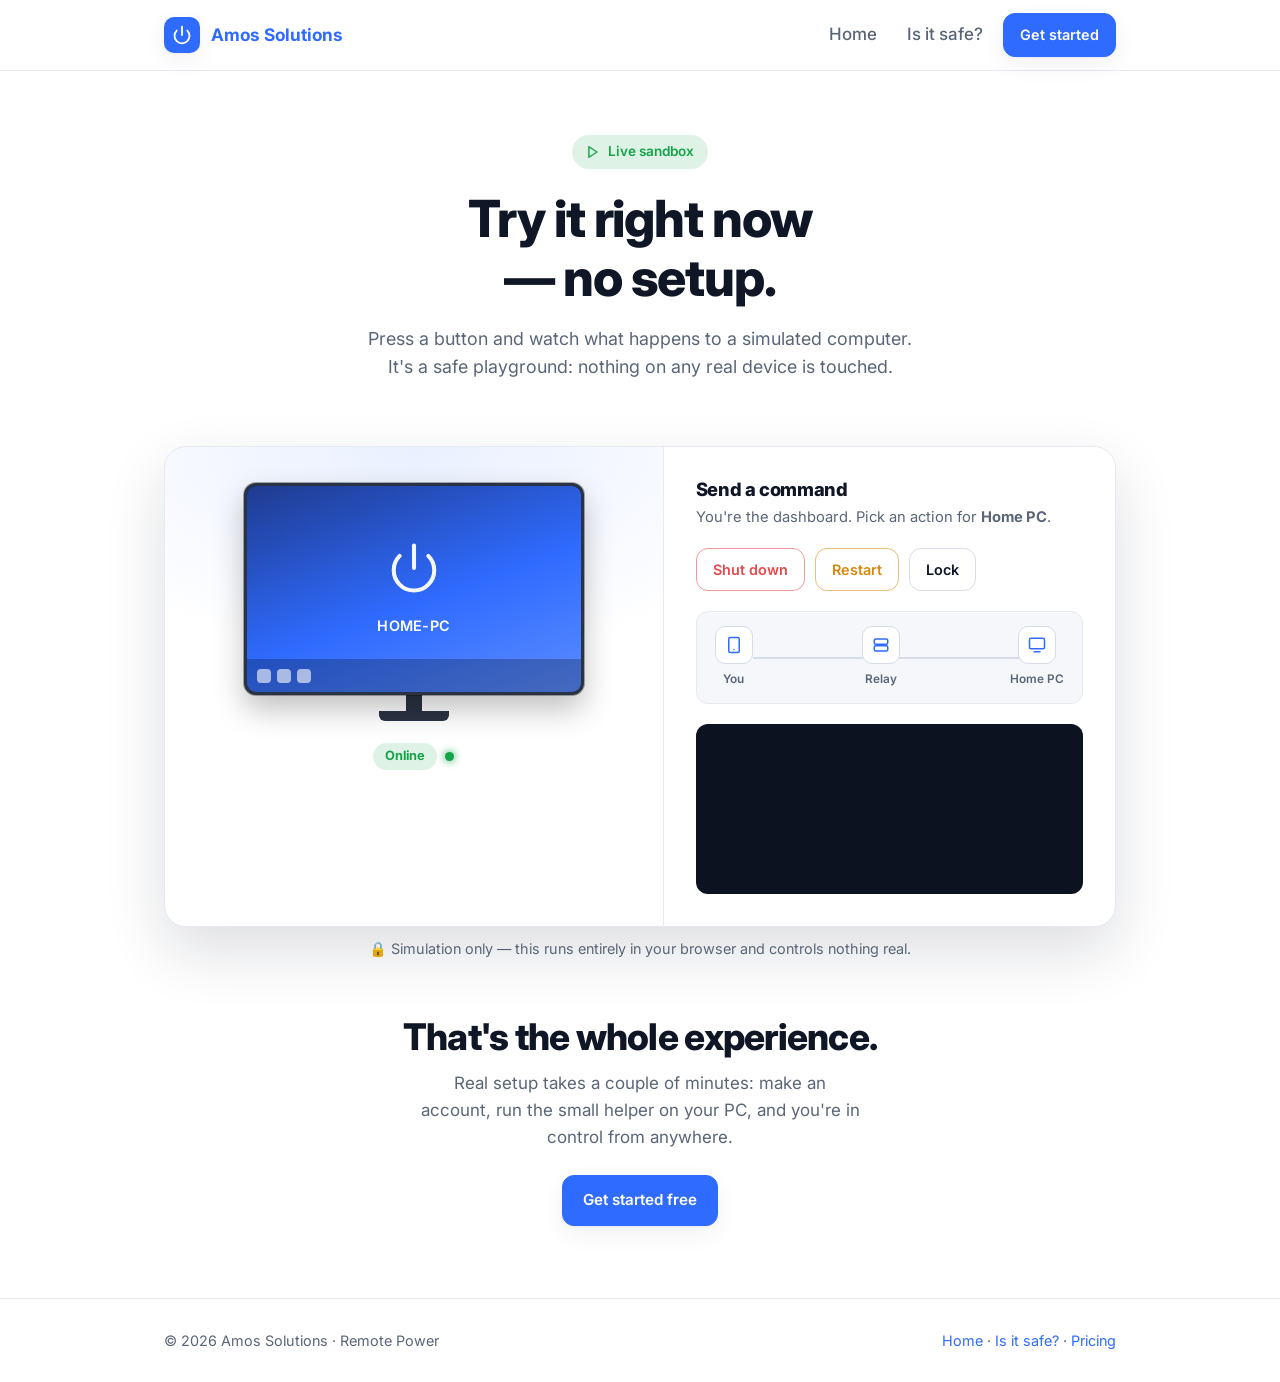
==== website/demo.html @ 2cd3c886 "Add interactive "Try it" demo to the site New website/demo.html: a client-side sandbox so visitors c" ====
<!doctype html>
<html lang="en">
<head>
<meta charset="utf-8">
<meta name="viewport" content="width=device-width, initial-scale=1, viewport-fit=cover">
<title>Amos Solutions — Try Remote Power</title>
<meta name="description" content="Try Remote Power in a safe sandbox. Press a button and watch a simulated computer shut down, restart or lock — no setup, nothing real touched.">

<link rel="preconnect" href="https://fonts.googleapis.com">
<link rel="preconnect" href="https://fonts.gstatic.com" crossorigin>
<link rel="stylesheet" href="https://fonts.googleapis.com/css2?family=Inter:wght@400;500;600;700;800&display=swap">

<style>
    :root {
        --bg: #ffffff; --bg-soft: #f5f7fb; --surface: #ffffff;
        --border: #e7eaf0; --border-strong: #d7dce6;
        --text: #0f1726; --muted: #5a6677;
        --accent: #2f6bff; --accent-hover: #1f55e6; --accent-soft: rgba(47,107,255,0.10);
        --red: #e5484d; --amber: #d9870b; --on: #16a34a; --on-soft: rgba(22,163,74,0.14);
        --shadow: 0 1px 2px rgba(16,24,40,0.04), 0 8px 24px rgba(16,24,40,0.06);
        --shadow-lg: 0 24px 60px rgba(16,24,40,0.14);
        --radius: 16px; --wrap: 1000px;
        --font: "Inter", -apple-system, BlinkMacSystemFont, "Segoe UI", Roboto, sans-serif;
        --mono: ui-monospace, "SF Mono", Menlo, Consolas, monospace;
    }
    @media (prefers-color-scheme: dark) {
        :root {
            --bg: #0b0f17; --bg-soft: #0f1621; --surface: #121a27;
            --border: rgba(255,255,255,0.08); --border-strong: rgba(255,255,255,0.16);
            --text: #e9eef6; --muted: #9aa7b8;
            --accent: #5b8cff; --accent-hover: #7aa2ff; --accent-soft: rgba(91,140,255,0.14);
            --red: #f05057; --amber: #f0a83c; --on: #35c46b; --on-soft: rgba(53,196,107,0.18);
            --shadow: 0 1px 2px rgba(0,0,0,0.3), 0 8px 24px rgba(0,0,0,0.35);
            --shadow-lg: 0 24px 60px rgba(0,0,0,0.5);
        }
    }
    * { box-sizing: border-box; }
    html { scroll-behavior: smooth; }
    body { margin: 0; background: var(--bg); color: var(--text); font-family: var(--font);
        font-size: 17px; line-height: 1.6; -webkit-font-smoothing: antialiased; overflow-x: hidden; }
    a { color: var(--accent); text-decoration: none; }
    :focus-visible { outline: 2px solid var(--accent); outline-offset: 3px; border-radius: 8px; }
    h1, h2 { margin: 0; letter-spacing: -0.02em; line-height: 1.15; text-wrap: balance; }
    .wrap { max-width: var(--wrap); margin: 0 auto; padding-inline: 24px; }

    header { position: sticky; top: 0; z-index: 20; border-bottom: 1px solid var(--border);
        background: color-mix(in srgb, var(--bg) 82%, transparent); backdrop-filter: blur(14px); }
    .nav { display: flex; align-items: center; justify-content: space-between; height: 70px; }
    .brand { display: flex; align-items: center; gap: 11px; font-weight: 700; font-size: 1.08rem; }
    .brand .mark { display: grid; place-items: center; width: 36px; height: 36px; border-radius: 10px;
        color: #fff; background: var(--accent); box-shadow: var(--shadow); }
    .nav-right { display: flex; align-items: center; gap: 10px; }
    .nav-right .link { color: var(--muted); font-weight: 500; padding: 8px 10px; }
    .btn { display: inline-flex; align-items: center; justify-content: center; gap: 9px; font: inherit;
        font-weight: 600; font-size: 0.95rem; padding: 12px 20px; border-radius: 12px;
        border: 1px solid var(--border-strong); background: var(--surface); color: var(--text);
        cursor: pointer; transition: all 0.15s; }
    .btn:hover { border-color: var(--accent); color: var(--accent); }
    .btn:disabled { opacity: 0.45; cursor: not-allowed; }
    .btn-primary { color: #fff; background: var(--accent); border-color: var(--accent); box-shadow: var(--shadow); }
    .btn-primary:hover { background: var(--accent-hover); color: #fff; transform: translateY(-1px); }
    .btn-primary:disabled:hover { transform: none; background: var(--accent); }
    .btn-sm { padding: 9px 16px; font-size: 0.9rem; }
    .btn-red { color: var(--red); border-color: color-mix(in srgb, var(--red) 55%, transparent); background: transparent; }
    .btn-red:hover { background: var(--red); color: #fff; border-color: var(--red); }
    .btn-amber { color: var(--amber); border-color: color-mix(in srgb, var(--amber) 55%, transparent); background: transparent; }
    .btn-amber:hover { background: var(--amber); color: #fff; border-color: var(--amber); }

    .hero { text-align: center; padding: 64px 0 24px; }
    .pill { display: inline-flex; align-items: center; gap: 8px; padding: 6px 14px; border-radius: 999px;
        background: var(--on-soft); color: var(--on); font-size: 0.85rem; font-weight: 600; }
    .hero h1 { font-size: clamp(2.1rem, 5vw, 3.2rem); font-weight: 800; margin: 20px auto 0; max-width: 16ch; }
    .hero p { max-width: 560px; margin: 18px auto 0; color: var(--muted); font-size: 1.12rem; }

    /* simulator */
    .sim { margin: 40px 0 10px; background: var(--surface); border: 1px solid var(--border);
        border-radius: 22px; box-shadow: var(--shadow-lg); overflow: hidden; }
    .sim-grid { display: grid; grid-template-columns: 1.1fr 1fr; }
    @media (max-width: 820px) { .sim-grid { grid-template-columns: 1fr; } }

    .stage { padding: 36px; display: flex; flex-direction: column; align-items: center; gap: 22px;
        background: radial-gradient(600px 300px at 50% 0%, var(--accent-soft), transparent 70%); }

    /* monitor */
    .monitor { width: 100%; max-width: 340px; }
    .screen { position: relative; aspect-ratio: 16/10; border-radius: 12px; overflow: hidden;
        border: 3px solid #2a3344; background: #05070c;
        box-shadow: 0 0 0 1px rgba(0,0,0,0.3), 0 14px 30px rgba(0,0,0,0.25); }
    .screen-content { position: absolute; inset: 0; transition: transform 0.35s ease, opacity 0.35s ease;
        transform-origin: center; display: grid; place-items: center;
        background: linear-gradient(160deg, #1f3b8f, #2f6bff 55%, #5b8cff); color: #fff; }
    .desktop-ui { text-align: center; }
    .desktop-ui .power { width: 54px; height: 54px; opacity: 0.95; }
    .desktop-ui .host { margin-top: 10px; font-weight: 600; font-size: 0.9rem; letter-spacing: 0.02em; }
    .taskbar { position: absolute; left: 0; right: 0; bottom: 0; height: 16%; background: rgba(0,0,0,0.25);
        display: flex; align-items: center; gap: 6px; padding: 0 10px; }
    .taskbar i { width: 14px; height: 14px; border-radius: 4px; background: rgba(255,255,255,0.6); display: block; }

    .overlay { position: absolute; inset: 0; display: none; place-items: center; flex-direction: column; gap: 10px;
        color: #cfe0ff; background: rgba(2,4,8,0.82); text-align: center; }
    .overlay .lbl { font-weight: 600; font-size: 0.92rem; }
    .spinner { width: 34px; height: 34px; border-radius: 50%; border: 3px solid rgba(255,255,255,0.25);
        border-top-color: #fff; animation: spin 0.8s linear infinite; }
    @keyframes spin { to { transform: rotate(360deg); } }

    /* states */
    .screen.off .screen-content { transform: scaleY(0.012); opacity: 0; }
    .screen.off { border-color: #1a1f2a; }
    .screen.restarting .overlay.restart { display: grid; }
    .screen.locked .overlay.lock { display: grid; }
    .screen.locked .screen-content { filter: brightness(0.4) saturate(0.6); }

    .stand { width: 70px; height: 10px; margin: 0 auto; background: #2a3344; border-radius: 0 0 6px 6px; }
    .neck { width: 16px; height: 16px; margin: 0 auto; background: #2a3344; }

    .led { display: inline-block; width: 9px; height: 9px; border-radius: 50%; background: #1f2a1f;
        margin-left: 8px; transition: all 0.3s; }
    .led.on { background: var(--on); box-shadow: 0 0 8px var(--on); }

    .statusline { font-weight: 600; display: flex; align-items: center; }
    .status-pill { font-size: 0.8rem; font-weight: 700; padding: 3px 12px; border-radius: 999px;
        background: color-mix(in srgb, var(--muted) 16%, transparent); color: var(--muted); }
    .status-pill.online { background: var(--on-soft); color: var(--on); }
    .status-pill.busy { background: color-mix(in srgb, var(--amber) 18%, transparent); color: var(--amber); }

    /* control side */
    .controls { padding: 32px; border-left: 1px solid var(--border); display: flex; flex-direction: column; }
    @media (max-width: 820px) { .controls { border-left: none; border-top: 1px solid var(--border); } }
    .controls h2 { font-size: 1.15rem; font-weight: 800; }
    .controls .hint { color: var(--muted); font-size: 0.92rem; margin: 6px 0 18px; }
    .btnrow { display: flex; flex-wrap: wrap; gap: 10px; margin-bottom: 20px; }

    /* flow strip */
    .flow { position: relative; display: flex; align-items: center; justify-content: space-between;
        background: var(--bg-soft); border: 1px solid var(--border); border-radius: 12px;
        padding: 14px 18px; margin-bottom: 20px; }
    .flow .node { display: flex; flex-direction: column; align-items: center; gap: 6px; z-index: 2;
        font-size: 0.74rem; color: var(--muted); font-weight: 600; }
    .flow .node .circle { width: 38px; height: 38px; border-radius: 10px; display: grid; place-items: center;
        background: var(--surface); border: 1px solid var(--border-strong); color: var(--accent); }
    .flow .track { position: absolute; left: 56px; right: 56px; top: 50%; height: 2px;
        background: var(--border-strong); z-index: 1; }
    .flow .pulse { position: absolute; top: 50%; left: 4%; width: 12px; height: 12px; border-radius: 50%;
        background: var(--accent); box-shadow: 0 0 10px var(--accent); transform: translate(-50%, -50%);
        opacity: 0; z-index: 3; }

    /* log */
    .log { flex: 1; background: #0a0e16; color: #cdd7e6; border-radius: 12px; padding: 14px 16px;
        font-family: var(--mono); font-size: 0.82rem; line-height: 1.7; min-height: 170px;
        overflow-y: auto; max-height: 240px; }
    @media (prefers-color-scheme: light) { .log { background: #0c1220; } }
    .log .l { opacity: 0; animation: fade 0.3s forwards; }
    .log .l .t { color: #5b6b85; }
    .log .l.ok { color: #6ee7a0; }
    .log .l.warn { color: #f3c969; }
    @keyframes fade { to { opacity: 1; } }

    .note { text-align: center; color: var(--muted); font-size: 0.9rem; margin: 10px 0 0; }

    .cta { text-align: center; padding: 56px 0 72px; }
    .cta h2 { font-size: clamp(1.6rem, 4vw, 2.3rem); font-weight: 800; }
    .cta p { color: var(--muted); margin: 12px auto 24px; max-width: 440px; }

    footer { border-top: 1px solid var(--border); padding: 30px 0; color: var(--muted); font-size: 0.9rem; }
    .foot { display: flex; justify-content: space-between; flex-wrap: wrap; gap: 12px; align-items: center; }
    @media (max-width: 760px) { .nav-right .hide-sm { display: none; } }
</style>
</head>
<body>

<header>
    <div class="wrap nav">
        <a class="brand" href="index.html">
            <span class="mark">
                <svg width="20" height="20" viewBox="0 0 24 24" fill="none" stroke="currentColor" stroke-width="2.2" stroke-linecap="round" stroke-linejoin="round">
                    <path d="M18.36 6.64a9 9 0 1 1-12.73 0"></path><line x1="12" y1="2" x2="12" y2="12"></line>
                </svg>
            </span>
            Amos Solutions
        </a>
        <div class="nav-right">
            <a class="link hide-sm" href="index.html">Home</a>
            <a class="link hide-sm" href="how-it-works.html">Is it safe?</a>
            <a class="btn btn-primary btn-sm" href="https://api.amos.fyi/register">Get started</a>
        </div>
    </div>
</header>

<main>
    <section class="hero">
        <div class="wrap">
            <span class="pill">
                <svg width="14" height="14" viewBox="0 0 24 24" fill="none" stroke="currentColor" stroke-width="2.5" stroke-linecap="round" stroke-linejoin="round"><path d="M5 3l14 9-14 9V3z"/></svg>
                Live sandbox
            </span>
            <h1>Try it right now — no setup.</h1>
            <p>Press a button and watch what happens to a simulated computer. It's a
               safe playground: nothing on any real device is touched.</p>
        </div>
    </section>

    <section class="wrap">
        <div class="sim">
            <div class="sim-grid">
                <!-- Stage: the simulated PC -->
                <div class="stage">
                    <div class="monitor">
                        <div class="screen state-on" id="screen">
                            <div class="screen-content">
                                <div class="desktop-ui">
                                    <svg class="power" viewBox="0 0 24 24" fill="none" stroke="currentColor" stroke-width="1.8" stroke-linecap="round" stroke-linejoin="round"><path d="M18.36 6.64a9 9 0 1 1-12.73 0"/><line x1="12" y1="2" x2="12" y2="12"/></svg>
                                    <div class="host">HOME-PC</div>
                                </div>
                                <div class="taskbar"><i></i><i></i><i></i></div>
                            </div>
                            <div class="overlay restart">
                                <div class="spinner"></div>
                                <div class="lbl">Restarting…</div>
                            </div>
                            <div class="overlay lock">
                                <svg width="34" height="34" viewBox="0 0 24 24" fill="none" stroke="currentColor" stroke-width="2" stroke-linecap="round" stroke-linejoin="round"><rect x="3" y="11" width="18" height="11" rx="2"/><path d="M7 11V7a5 5 0 0 1 10 0v4"/></svg>
                                <div class="lbl">Locked</div>
                            </div>
                        </div>
                        <div class="neck"></div>
                        <div class="stand"></div>
                    </div>
                    <div class="statusline">
                        <span class="status-pill online" id="simStatus">Online</span>
                        <span class="led on" id="simLed" title="power"></span>
                    </div>
                </div>

                <!-- Controls + log -->
                <div class="controls">
                    <h2>Send a command</h2>
                    <p class="hint">You're the dashboard. Pick an action for <b>Home PC</b>.</p>

                    <div class="btnrow" id="btnrow">
                        <button class="btn btn-red btn-sm" data-sim="shutdown">Shut down</button>
                        <button class="btn btn-amber btn-sm" data-sim="restart">Restart</button>
                        <button class="btn btn-sm" data-sim="lock">Lock</button>
                        <button class="btn btn-sm" data-sim="unlock" style="display:none">Unlock</button>
                        <button class="btn btn-primary btn-sm" data-sim="poweron" style="display:none">Power on</button>
                    </div>

                    <div class="flow" aria-hidden="true">
                        <div class="node">
                            <span class="circle"><svg width="18" height="18" viewBox="0 0 24 24" fill="none" stroke="currentColor" stroke-width="2" stroke-linecap="round" stroke-linejoin="round"><rect x="5" y="2" width="14" height="20" rx="2"/><line x1="12" y1="18" x2="12" y2="18"/></svg></span>
                            You
                        </div>
                        <div class="node">
                            <span class="circle"><svg width="18" height="18" viewBox="0 0 24 24" fill="none" stroke="currentColor" stroke-width="2" stroke-linecap="round" stroke-linejoin="round"><rect x="3" y="4" width="18" height="7" rx="2"/><rect x="3" y="13" width="18" height="7" rx="2"/></svg></span>
                            Relay
                        </div>
                        <div class="node">
                            <span class="circle"><svg width="18" height="18" viewBox="0 0 24 24" fill="none" stroke="currentColor" stroke-width="2" stroke-linecap="round" stroke-linejoin="round"><rect x="2" y="3" width="20" height="14" rx="2"/><line x1="8" y1="21" x2="16" y2="21"/></svg></span>
                            Home PC
                        </div>
                        <div class="track"></div>
                        <div class="pulse" id="pulse"></div>
                    </div>

                    <div class="log" id="log" aria-live="polite"></div>
                </div>
            </div>
        </div>
        <p class="note">🔒 Simulation only — this runs entirely in your browser and
           controls nothing real.</p>
    </section>

    <section class="cta">
        <div class="wrap">
            <h2>That's the whole experience.</h2>
            <p>Real setup takes a couple of minutes: make an account, run the small
               helper on your PC, and you're in control from anywhere.</p>
            <a class="btn btn-primary" href="https://api.amos.fyi/register">Get started free</a>
        </div>
    </section>
</main>

<footer>
    <div class="wrap foot">
        <div>© 2026 Amos Solutions · Remote Power</div>
        <div><a href="index.html">Home</a> · <a href="how-it-works.html">Is it safe?</a> · <a href="index.html#pricing">Pricing</a></div>
    </div>
</footer>

<script>
(function () {
    const screen = document.getElementById("screen");
    const statusEl = document.getElementById("simStatus");
    const led = document.getElementById("simLed");
    const pulse = document.getElementById("pulse");
    const logEl = document.getElementById("log");
    const btnrow = document.getElementById("btnrow");
    const reduce = window.matchMedia("(prefers-reduced-motion: reduce)").matches;

    let busy = false;
    let state = "on"; // on | off | locked

    const sleep = (ms) => new Promise((r) => setTimeout(r, reduce ? Math.min(ms, 120) : ms));

    function setScreen(cls) { screen.className = "screen " + cls; }
    function setStatus(text, kind) {
        statusEl.textContent = text;
        statusEl.className = "status-pill" + (kind ? " " + kind : "");
    }
    function setLed(on) { led.className = "led" + (on ? " on" : ""); }

    let t0 = 0;
    function log(msg, cls) {
        const line = document.createElement("div");
        line.className = "l" + (cls ? " " + cls : "");
        const secs = t0 ? "+" + ((Date.now() - t0) / 1000).toFixed(1) + "s " : "";
        line.innerHTML = '<span class="t">' + (secs || "» ") + "</span>" + msg;
        logEl.appendChild(line);
        logEl.scrollTop = logEl.scrollHeight;
    }

    async function runPulse() {
        if (reduce) return sleep(200);
        pulse.style.transition = "none";
        pulse.style.left = "6%";
        pulse.style.opacity = "1";
        void pulse.offsetWidth; // reflow
        pulse.style.transition = "left 1.4s ease-in-out";
        pulse.style.left = "94%";
        await sleep(1400);
        pulse.style.opacity = "0";
    }

    function showButtons(list) {
        btnrow.querySelectorAll("button").forEach((b) => {
            b.style.display = list.includes(b.dataset.sim) ? "" : "none";
        });
    }
    function setBusy(b) {
        busy = b;
        btnrow.querySelectorAll("button").forEach((btn) => (btn.disabled = b));
    }

    const ACTION_LABEL = { shutdown: "Shut down", restart: "Restart", lock: "Lock" };

    async function sendCommand(action) {
        if (busy) return;
        setBusy(true);
        logEl.innerHTML = "";
        t0 = Date.now();

        log("You pressed <b>" + ACTION_LABEL[action] + "</b>", "ok");
        setStatus("Sending…", "busy");
        log("Command queued on the relay");

        const pulseP = runPulse();
        await sleep(700);
        log("Waiting for Home PC to check in…");
        await pulseP;

        log("Home PC checked in and received the command", "ok");
        await sleep(450);

        if (action === "shutdown") {
            log("Home PC is powering off", "warn");
            setStatus("Powering off…", "busy");
            await sleep(500);
            setScreen("off"); setLed(false); state = "off";
            await sleep(700);
            setStatus("Offline", "");
            log("Done — Home PC is now off.", "ok");
            showButtons(["poweron"]);
        } else if (action === "restart") {
            log("Home PC is restarting", "warn");
            setStatus("Restarting…", "busy");
            setScreen("off"); setLed(false);
            await sleep(900);
            setScreen("restarting"); setLed(true);
            await sleep(1600);
            setScreen("state-on"); state = "on";
            setStatus("Online", "online");
            log("Back up — Home PC is online again.", "ok");
            showButtons(["shutdown", "restart", "lock"]);
        } else if (action === "lock") {
            setScreen("locked"); state = "locked";
            setStatus("Locked", "busy");
            log("Home PC screen is now locked.", "ok");
            showButtons(["unlock"]);
        }
        setBusy(false);
    }

    async function powerOn() {
        if (busy) return;
        setBusy(true);
        logEl.innerHTML = "";
        t0 = 0;
        log("Note: real Remote Power turns a PC back on with Wake-on-LAN —");
        log("here we just reset the demo so you can try again.");
        setStatus("Starting…", "busy");
        setScreen("off"); setLed(true);
        await sleep(900);
        setScreen("restarting");
        await sleep(1300);
        setScreen("state-on"); state = "on";
        setStatus("Online", "online");
        log("Home PC is back online.", "ok");
        showButtons(["shutdown", "restart", "lock"]);
        setBusy(false);
    }

    async function unlock() {
        if (busy) return;
        setBusy(true);
        setScreen("state-on"); state = "on";
        setStatus("Online", "online");
        log("Screen unlocked.", "ok");
        showButtons(["shutdown", "restart", "lock"]);
        setBusy(false);
    }

    btnrow.addEventListener("click", (e) => {
        const btn = e.target.closest("button[data-sim]");
        if (!btn) return;
        const act = btn.dataset.sim;
        if (act === "poweron") powerOn();
        else if (act === "unlock") unlock();
        else sendCommand(act);
    });
})();
</script>
</body>
</html>
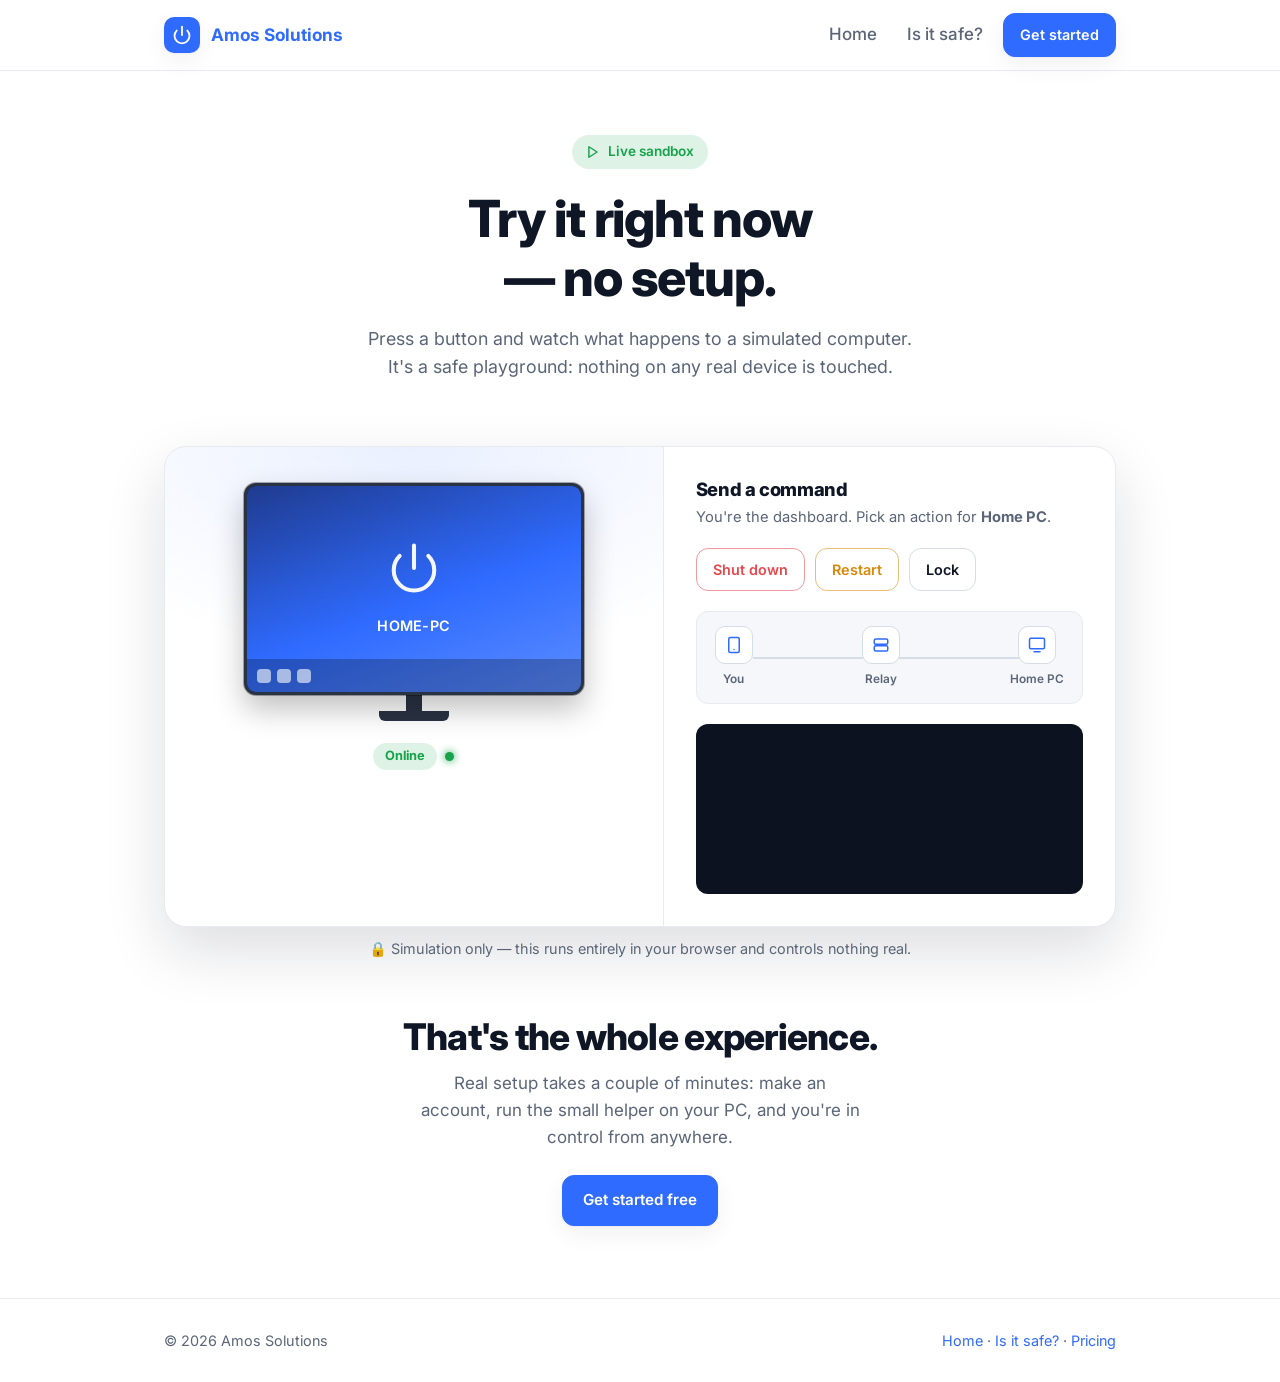
==== commit 1303c4e2: "Rebrand UI text from "Remote Power" to "Amos Solutions" Replace the visible product name across the " ====
--- a/website/demo.html
+++ b/website/demo.html
@@ -3,14 +3,38 @@
 <head>
 <meta charset="utf-8">
 <meta name="viewport" content="width=device-width, initial-scale=1, viewport-fit=cover">
-<title>Amos Solutions — Try Remote Power</title>
-<meta name="description" content="Try Remote Power in a safe sandbox. Press a button and watch a simulated computer shut down, restart or lock — no setup, nothing real touched.">
+    <link rel="icon" href="data:image/svg+xml,%3Csvg xmlns='http://www.w3.org/2000/svg' viewBox='0 0 24 24' fill='none' stroke='%232f6bff' stroke-width='2.4' stroke-linecap='round' stroke-linejoin='round'%3E%3Cpath d='M18.36 6.64a9 9 0 1 1-12.73 0'/%3E%3Cline x1='12' y1='2' x2='12' y2='12'/%3E%3C/svg%3E">
+    <meta property="og:type" content="website">
+    <meta property="og:site_name" content="Amos Solutions">
+    <meta property="og:title" content="Try Amos Solutions — live interactive demo">
+    <meta property="og:description" content="Press a button and watch a simulated computer shut down, restart or lock. No setup, nothing real touched.">
+    <meta property="og:url" content="https://amos.fyi/demo.html">
+    <meta property="og:image" content="https://amos.fyi/og.png">
+    <meta property="og:image:width" content="1200">
+    <meta property="og:image:height" content="630">
+    <meta name="twitter:card" content="summary_large_image">
+    <meta name="twitter:title" content="Try Amos Solutions — live interactive demo">
+    <meta name="twitter:description" content="Press a button and watch a simulated computer shut down, restart or lock. No setup, nothing real touched.">
+    <meta name="twitter:image" content="https://amos.fyi/og.png">
+<title>Amos Solutions — Live demo</title>
+<meta name="description" content="Try Amos Solutions in a safe sandbox. Press a button and watch a simulated computer shut down, restart or lock — no setup, nothing real touched.">
 
 <link rel="preconnect" href="https://fonts.googleapis.com">
 <link rel="preconnect" href="https://fonts.gstatic.com" crossorigin>
 <link rel="stylesheet" href="https://fonts.googleapis.com/css2?family=Inter:wght@400;500;600;700;800&display=swap">
 
 <style>
+    /* --- Smooth cross-page transitions (View Transitions API) --- */
+    @view-transition { navigation: auto; }
+    @media (prefers-reduced-motion: no-preference) {
+        ::view-transition-old(root) { animation: vtOut 0.22s ease both; }
+        ::view-transition-new(root) {
+            animation: vtIn 0.36s cubic-bezier(0.22, 0.61, 0.36, 1) both;
+        }
+        @keyframes vtOut { to { opacity: 0; } }
+        @keyframes vtIn { from { opacity: 0; transform: translateY(14px) scale(0.995); } }
+    }
+
     :root {
         --bg: #ffffff; --bg-soft: #f5f7fb; --surface: #ffffff;
         --border: #e7eaf0; --border-strong: #d7dce6;
@@ -281,7 +305,7 @@
 
 <footer>
     <div class="wrap foot">
-        <div>© 2026 Amos Solutions · Remote Power</div>
+        <div>© 2026 Amos Solutions</div>
         <div><a href="index.html">Home</a> · <a href="how-it-works.html">Is it safe?</a> · <a href="index.html#pricing">Pricing</a></div>
     </div>
 </footer>
@@ -394,7 +418,7 @@
         setBusy(true);
         logEl.innerHTML = "";
         t0 = 0;
-        log("Note: real Remote Power turns a PC back on with Wake-on-LAN —");
+        log("Note: real Amos Solutions turns a PC back on with Wake-on-LAN —");
         log("here we just reset the demo so you can try again.");
         setStatus("Starting…", "busy");
         setScreen("off"); setLed(true);
@@ -428,5 +452,12 @@
     });
 })();
 </script>
+    <!-- Privacy-friendly analytics via Cloudflare Web Analytics.
+         You're already on Cloudflare: either enable it in the dashboard
+         (Analytics -> Web Analytics) with one click, or paste your token below
+         and uncomment this snippet.
+    <script defer src="https://static.cloudflareinsights.com/beacon.min.js"
+            data-cf-beacon='{"token": "YOUR_CLOUDFLARE_TOKEN"}'></script>
+    -->
 </body>
 </html>
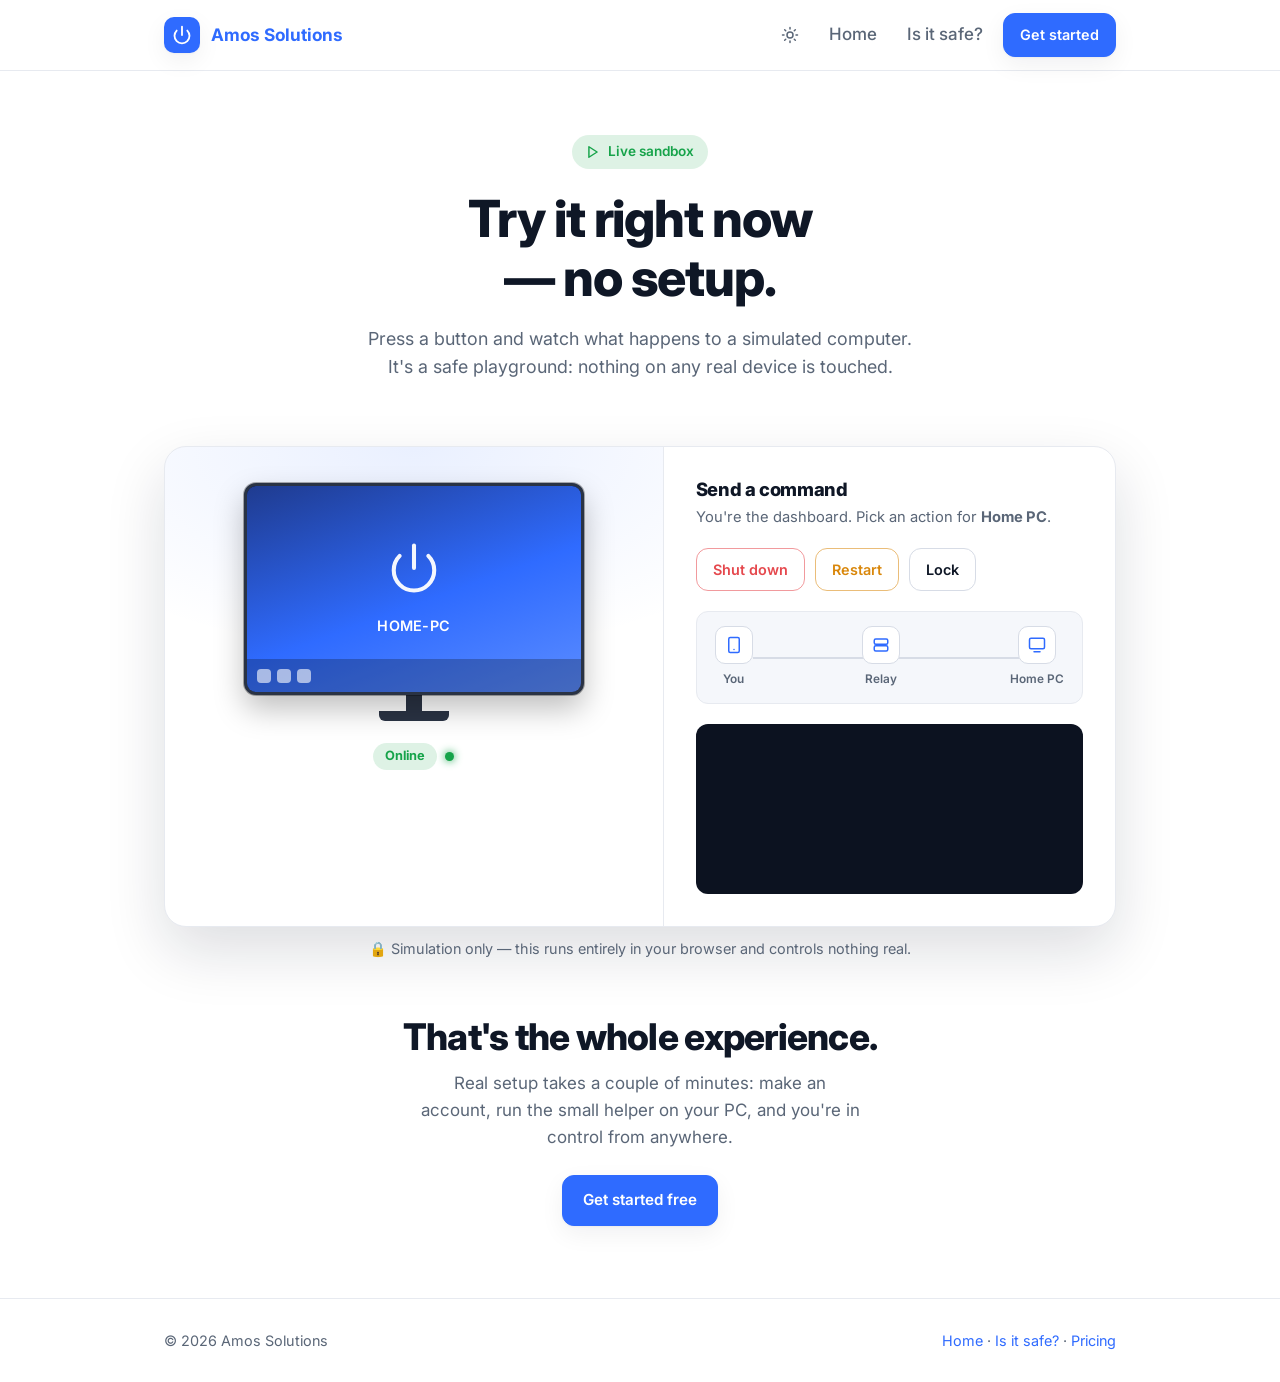
==== commit 1ecc6110: "Default to light mode with a dark-mode toggle Switch every page to a light default palette and add a" ====
--- a/website/demo.html
+++ b/website/demo.html
@@ -3,6 +3,7 @@
 <head>
 <meta charset="utf-8">
 <meta name="viewport" content="width=device-width, initial-scale=1, viewport-fit=cover">
+<script>(function(){try{var t=localStorage.getItem('amos-theme')||'light';document.documentElement.setAttribute('data-theme',t);}catch(e){}})();</script>
     <link rel="icon" href="data:image/svg+xml,%3Csvg xmlns='http://www.w3.org/2000/svg' viewBox='0 0 24 24' fill='none' stroke='%232f6bff' stroke-width='2.4' stroke-linecap='round' stroke-linejoin='round'%3E%3Cpath d='M18.36 6.64a9 9 0 1 1-12.73 0'/%3E%3Cline x1='12' y1='2' x2='12' y2='12'/%3E%3C/svg%3E">
     <meta property="og:type" content="website">
     <meta property="og:site_name" content="Amos Solutions">
@@ -47,8 +48,7 @@
         --font: "Inter", -apple-system, BlinkMacSystemFont, "Segoe UI", Roboto, sans-serif;
         --mono: ui-monospace, "SF Mono", Menlo, Consolas, monospace;
     }
-    @media (prefers-color-scheme: dark) {
-        :root {
+    :root[data-theme="dark"] {
             --bg: #0b0f17; --bg-soft: #0f1621; --surface: #121a27;
             --border: rgba(255,255,255,0.08); --border-strong: rgba(255,255,255,0.16);
             --text: #e9eef6; --muted: #9aa7b8;
@@ -56,7 +56,6 @@
             --red: #f05057; --amber: #f0a83c; --on: #35c46b; --on-soft: rgba(53,196,107,0.18);
             --shadow: 0 1px 2px rgba(0,0,0,0.3), 0 8px 24px rgba(0,0,0,0.35);
             --shadow-lg: 0 24px 60px rgba(0,0,0,0.5);
-        }
     }
     * { box-sizing: border-box; }
     html { scroll-behavior: smooth; }
@@ -172,7 +171,7 @@
     .log { flex: 1; background: #0a0e16; color: #cdd7e6; border-radius: 12px; padding: 14px 16px;
         font-family: var(--mono); font-size: 0.82rem; line-height: 1.7; min-height: 170px;
         overflow-y: auto; max-height: 240px; }
-    @media (prefers-color-scheme: light) { .log { background: #0c1220; } }
+    :root:not([data-theme="dark"]) .log { background: #0c1220; }
     .log .l { opacity: 0; animation: fade 0.3s forwards; }
     .log .l .t { color: #5b6b85; }
     .log .l.ok { color: #6ee7a0; }
@@ -188,6 +187,12 @@
     footer { border-top: 1px solid var(--border); padding: 30px 0; color: var(--muted); font-size: 0.9rem; }
     .foot { display: flex; justify-content: space-between; flex-wrap: wrap; gap: 12px; align-items: center; }
     @media (max-width: 760px) { .nav-right .hide-sm { display: none; } }
+
+    .theme-toggle { display: grid; place-items: center; width: 38px; height: 38px; border-radius: 10px;
+        color: var(--muted); background: transparent; border: 1px solid transparent; cursor: pointer; transition: all 0.15s; }
+    .theme-toggle:hover { color: var(--text); background: var(--bg-soft); border-color: var(--border); }
+    .theme-toggle .moon { display: none; } .theme-toggle .sun { display: block; }
+    :root[data-theme="dark"] .theme-toggle .moon { display: block; } :root[data-theme="dark"] .theme-toggle .sun { display: none; }
 </style>
 </head>
 <body>
@@ -203,6 +208,7 @@
             Amos Solutions
         </a>
         <div class="nav-right">
+            <button class="theme-toggle" data-theme-toggle aria-label="Toggle dark mode" title="Light / dark"><svg class="sun" width="18" height="18" viewBox="0 0 24 24" fill="none" stroke="currentColor" stroke-width="2" stroke-linecap="round" stroke-linejoin="round"><circle cx="12" cy="12" r="4"/><path d="M12 2v2M12 20v2M4.9 4.9l1.4 1.4M17.7 17.7l1.4 1.4M2 12h2M20 12h2M4.9 19.1l1.4-1.4M17.7 6.3l1.4-1.4"/></svg><svg class="moon" width="18" height="18" viewBox="0 0 24 24" fill="none" stroke="currentColor" stroke-width="2" stroke-linecap="round" stroke-linejoin="round"><path d="M21 12.8A9 9 0 1 1 11.2 3 7 7 0 0 0 21 12.8z"/></svg></button>
             <a class="link hide-sm" href="index.html">Home</a>
             <a class="link hide-sm" href="how-it-works.html">Is it safe?</a>
             <a class="btn btn-primary btn-sm" href="https://api.amos.fyi/register">Get started</a>
@@ -459,5 +465,7 @@
     <script defer src="https://static.cloudflareinsights.com/beacon.min.js"
             data-cf-beacon='{"token": "YOUR_CLOUDFLARE_TOKEN"}'></script>
     -->
+
+<script>document.addEventListener('DOMContentLoaded',function(){document.querySelectorAll('[data-theme-toggle]').forEach(function(b){b.addEventListener('click',function(){var d=document.documentElement,n=d.getAttribute('data-theme')==='dark'?'light':'dark';d.setAttribute('data-theme',n);try{localStorage.setItem('amos-theme',n);}catch(e){}});});});</script>
 </body>
 </html>
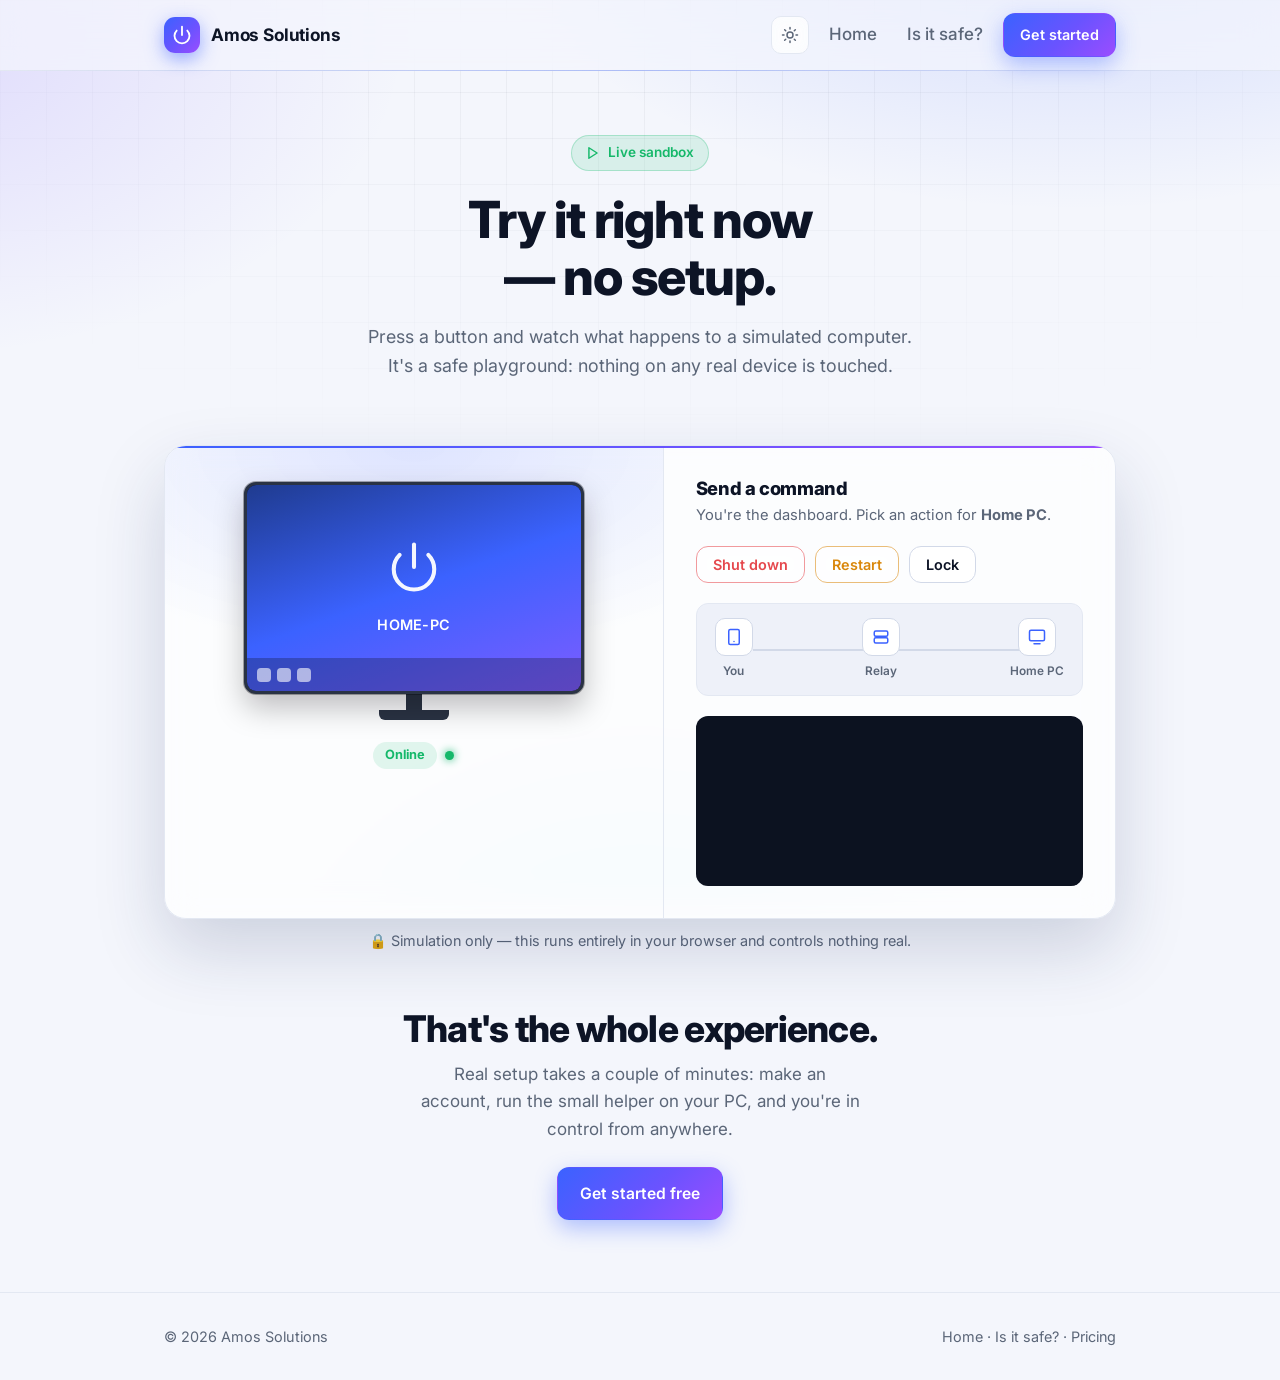
==== commit 9fdc5b4e: "Carry the futuristic look across the marketing site Extract a shared website/site.css so the marketi" ====
--- a/website/demo.html
+++ b/website/demo.html
@@ -4,7 +4,7 @@
 <meta charset="utf-8">
 <meta name="viewport" content="width=device-width, initial-scale=1, viewport-fit=cover">
 <script>(function(){try{var t=localStorage.getItem('amos-theme')||'light';document.documentElement.setAttribute('data-theme',t);}catch(e){}})();</script>
-    <link rel="icon" href="data:image/svg+xml,%3Csvg xmlns='http://www.w3.org/2000/svg' viewBox='0 0 24 24' fill='none' stroke='%232f6bff' stroke-width='2.4' stroke-linecap='round' stroke-linejoin='round'%3E%3Cpath d='M18.36 6.64a9 9 0 1 1-12.73 0'/%3E%3Cline x1='12' y1='2' x2='12' y2='12'/%3E%3C/svg%3E">
+    <link rel="icon" href="data:image/svg+xml,%3Csvg xmlns='http://www.w3.org/2000/svg' viewBox='0 0 24 24' fill='none' stroke='%233b62ff' stroke-width='2.4' stroke-linecap='round' stroke-linejoin='round'%3E%3Cpath d='M18.36 6.64a9 9 0 1 1-12.73 0'/%3E%3Cline x1='12' y1='2' x2='12' y2='12'/%3E%3C/svg%3E">
     <meta property="og:type" content="website">
     <meta property="og:site_name" content="Amos Solutions">
     <meta property="og:title" content="Try Amos Solutions — live interactive demo">
@@ -23,86 +23,31 @@
 <link rel="preconnect" href="https://fonts.googleapis.com">
 <link rel="preconnect" href="https://fonts.gstatic.com" crossorigin>
 <link rel="stylesheet" href="https://fonts.googleapis.com/css2?family=Inter:wght@400;500;600;700;800&display=swap">
+<link rel="stylesheet" href="site.css">
 
 <style>
-    /* --- Smooth cross-page transitions (View Transitions API) --- */
-    @view-transition { navigation: auto; }
-    @media (prefers-reduced-motion: no-preference) {
-        ::view-transition-old(root) { animation: vtOut 0.22s ease both; }
-        ::view-transition-new(root) {
-            animation: vtIn 0.36s cubic-bezier(0.22, 0.61, 0.36, 1) both;
-        }
-        @keyframes vtOut { to { opacity: 0; } }
-        @keyframes vtIn { from { opacity: 0; transform: translateY(14px) scale(0.995); } }
-    }
-
-    :root {
-        --bg: #ffffff; --bg-soft: #f5f7fb; --surface: #ffffff;
-        --border: #e7eaf0; --border-strong: #d7dce6;
-        --text: #0f1726; --muted: #5a6677;
-        --accent: #2f6bff; --accent-hover: #1f55e6; --accent-soft: rgba(47,107,255,0.10);
-        --red: #e5484d; --amber: #d9870b; --on: #16a34a; --on-soft: rgba(22,163,74,0.14);
-        --shadow: 0 1px 2px rgba(16,24,40,0.04), 0 8px 24px rgba(16,24,40,0.06);
-        --shadow-lg: 0 24px 60px rgba(16,24,40,0.14);
-        --radius: 16px; --wrap: 1000px;
-        --font: "Inter", -apple-system, BlinkMacSystemFont, "Segoe UI", Roboto, sans-serif;
-        --mono: ui-monospace, "SF Mono", Menlo, Consolas, monospace;
-    }
-    :root[data-theme="dark"] {
-            --bg: #0b0f17; --bg-soft: #0f1621; --surface: #121a27;
-            --border: rgba(255,255,255,0.08); --border-strong: rgba(255,255,255,0.16);
-            --text: #e9eef6; --muted: #9aa7b8;
-            --accent: #5b8cff; --accent-hover: #7aa2ff; --accent-soft: rgba(91,140,255,0.14);
-            --red: #f05057; --amber: #f0a83c; --on: #35c46b; --on-soft: rgba(53,196,107,0.18);
-            --shadow: 0 1px 2px rgba(0,0,0,0.3), 0 8px 24px rgba(0,0,0,0.35);
-            --shadow-lg: 0 24px 60px rgba(0,0,0,0.5);
-    }
-    * { box-sizing: border-box; }
-    html { scroll-behavior: smooth; }
-    body { margin: 0; background: var(--bg); color: var(--text); font-family: var(--font);
-        font-size: 17px; line-height: 1.6; -webkit-font-smoothing: antialiased; overflow-x: hidden; }
-    a { color: var(--accent); text-decoration: none; }
-    :focus-visible { outline: 2px solid var(--accent); outline-offset: 3px; border-radius: 8px; }
-    h1, h2 { margin: 0; letter-spacing: -0.02em; line-height: 1.15; text-wrap: balance; }
-    .wrap { max-width: var(--wrap); margin: 0 auto; padding-inline: 24px; }
-
-    header { position: sticky; top: 0; z-index: 20; border-bottom: 1px solid var(--border);
-        background: color-mix(in srgb, var(--bg) 82%, transparent); backdrop-filter: blur(14px); }
-    .nav { display: flex; align-items: center; justify-content: space-between; height: 70px; }
-    .brand { display: flex; align-items: center; gap: 11px; font-weight: 700; font-size: 1.08rem; }
-    .brand .mark { display: grid; place-items: center; width: 36px; height: 36px; border-radius: 10px;
-        color: #fff; background: var(--accent); box-shadow: var(--shadow); }
-    .nav-right { display: flex; align-items: center; gap: 10px; }
-    .nav-right .link { color: var(--muted); font-weight: 500; padding: 8px 10px; }
-    .btn { display: inline-flex; align-items: center; justify-content: center; gap: 9px; font: inherit;
-        font-weight: 600; font-size: 0.95rem; padding: 12px 20px; border-radius: 12px;
-        border: 1px solid var(--border-strong); background: var(--surface); color: var(--text);
-        cursor: pointer; transition: all 0.15s; }
-    .btn:hover { border-color: var(--accent); color: var(--accent); }
-    .btn:disabled { opacity: 0.45; cursor: not-allowed; }
-    .btn-primary { color: #fff; background: var(--accent); border-color: var(--accent); box-shadow: var(--shadow); }
-    .btn-primary:hover { background: var(--accent-hover); color: #fff; transform: translateY(-1px); }
-    .btn-primary:disabled:hover { transform: none; background: var(--accent); }
+    /* Demo-specific — the live simulator (shared system lives in site.css) */
+    :root { --wrap: 1000px; }
+
     .btn-sm { padding: 9px 16px; font-size: 0.9rem; }
-    .btn-red { color: var(--red); border-color: color-mix(in srgb, var(--red) 55%, transparent); background: transparent; }
-    .btn-red:hover { background: var(--red); color: #fff; border-color: var(--red); }
-    .btn-amber { color: var(--amber); border-color: color-mix(in srgb, var(--amber) 55%, transparent); background: transparent; }
-    .btn-amber:hover { background: var(--amber); color: #fff; border-color: var(--amber); }
-
-    .hero { text-align: center; padding: 64px 0 24px; }
+
+    .hero { padding: 64px 0 24px; }
     .pill { display: inline-flex; align-items: center; gap: 8px; padding: 6px 14px; border-radius: 999px;
-        background: var(--on-soft); color: var(--on); font-size: 0.85rem; font-weight: 600; }
+        background: var(--on-soft); color: var(--on); font-size: 0.85rem; font-weight: 600;
+        border: 1px solid color-mix(in srgb, var(--on) 26%, transparent); }
     .hero h1 { font-size: clamp(2.1rem, 5vw, 3.2rem); font-weight: 800; margin: 20px auto 0; max-width: 16ch; }
     .hero p { max-width: 560px; margin: 18px auto 0; color: var(--muted); font-size: 1.12rem; }
 
     /* simulator */
-    .sim { margin: 40px 0 10px; background: var(--surface); border: 1px solid var(--border);
-        border-radius: 22px; box-shadow: var(--shadow-lg); overflow: hidden; }
+    .sim { margin: 40px 0 10px; background: var(--glass); border: 1px solid var(--border);
+        border-radius: 22px; box-shadow: var(--shadow-lg); overflow: hidden; backdrop-filter: blur(16px);
+        position: relative; }
+    .sim::before { content: ""; position: absolute; top: 0; left: 0; right: 0; height: 2px; background: var(--grad); z-index: 2; }
     .sim-grid { display: grid; grid-template-columns: 1.1fr 1fr; }
     @media (max-width: 820px) { .sim-grid { grid-template-columns: 1fr; } }
 
     .stage { padding: 36px; display: flex; flex-direction: column; align-items: center; gap: 22px;
-        background: radial-gradient(600px 300px at 50% 0%, var(--accent-soft), transparent 70%); }
+        background: radial-gradient(600px 300px at 50% 0%, color-mix(in srgb, var(--accent) 16%, transparent), transparent 70%); }
 
     /* monitor */
     .monitor { width: 100%; max-width: 340px; }
@@ -111,7 +56,7 @@
         box-shadow: 0 0 0 1px rgba(0,0,0,0.3), 0 14px 30px rgba(0,0,0,0.25); }
     .screen-content { position: absolute; inset: 0; transition: transform 0.35s ease, opacity 0.35s ease;
         transform-origin: center; display: grid; place-items: center;
-        background: linear-gradient(160deg, #1f3b8f, #2f6bff 55%, #5b8cff); color: #fff; }
+        background: linear-gradient(160deg, #1f3b8f, #3b62ff 50%, #7c5cff); color: #fff; }
     .desktop-ui { text-align: center; }
     .desktop-ui .power { width: 54px; height: 54px; opacity: 0.95; }
     .desktop-ui .host { margin-top: 10px; font-weight: 600; font-size: 0.9rem; letter-spacing: 0.02em; }
@@ -183,16 +128,6 @@
     .cta { text-align: center; padding: 56px 0 72px; }
     .cta h2 { font-size: clamp(1.6rem, 4vw, 2.3rem); font-weight: 800; }
     .cta p { color: var(--muted); margin: 12px auto 24px; max-width: 440px; }
-
-    footer { border-top: 1px solid var(--border); padding: 30px 0; color: var(--muted); font-size: 0.9rem; }
-    .foot { display: flex; justify-content: space-between; flex-wrap: wrap; gap: 12px; align-items: center; }
-    @media (max-width: 760px) { .nav-right .hide-sm { display: none; } }
-
-    .theme-toggle { display: grid; place-items: center; width: 38px; height: 38px; border-radius: 10px;
-        color: var(--muted); background: transparent; border: 1px solid transparent; cursor: pointer; transition: all 0.15s; }
-    .theme-toggle:hover { color: var(--text); background: var(--bg-soft); border-color: var(--border); }
-    .theme-toggle .moon { display: none; } .theme-toggle .sun { display: block; }
-    :root[data-theme="dark"] .theme-toggle .moon { display: block; } :root[data-theme="dark"] .theme-toggle .sun { display: none; }
 </style>
 </head>
 <body>
--- a/website/site.css
+++ b/website/site.css
@@ -0,0 +1,331 @@
+/* Amos Solutions — marketing site shared design system.
+   Mirrors the control panel: glass surfaces over a faint grid + gradient
+   mesh, a blue->violet signature gradient, luminous accents. Light-first
+   with an opt-in dark theme (data-theme="dark"). */
+
+/* ---- cross-page transitions ---- */
+@view-transition { navigation: auto; }
+@media (prefers-reduced-motion: no-preference) {
+    ::view-transition-old(root) { animation: vtOut 0.22s ease both; }
+    ::view-transition-new(root) { animation: vtIn 0.36s cubic-bezier(0.22, 0.61, 0.36, 1) both; }
+    @keyframes vtOut { to { opacity: 0; } }
+    @keyframes vtIn { from { opacity: 0; transform: translateY(14px) scale(0.995); } }
+}
+
+:root {
+    --bg: #f4f6fc;
+    --bg-soft: #eef1f9;
+    --surface: #ffffff;
+    --surface-2: #f7f9fe;
+    --glass: rgba(255, 255, 255, 0.72);
+    --glass-strong: rgba(255, 255, 255, 0.86);
+    --border: #e3e8f2;
+    --border-strong: #d2d9e8;
+    --hairline: rgba(15, 23, 42, 0.06);
+    --text: #0d1426;
+    --muted: #5b6678;
+    --faint: #8a94a6;
+
+    --accent: #3b62ff;
+    --accent-hover: #2a4ff0;
+    --accent-2: #7c5cff;
+    --accent-3: #18c6e6;
+    --accent-soft: rgba(59, 98, 255, 0.10);
+    --grad: linear-gradient(135deg, #3b62ff 0%, #6a53ff 55%, #9a4dff 100%);
+    --grad-glow: linear-gradient(135deg, #18c6e6, #3b62ff 55%, #9a4dff);
+
+    --red: #e5484d;
+    --amber: #d9870b;
+    --on: #15b86a;
+    --on-soft: rgba(21, 184, 106, 0.12);
+
+    --shadow: 0 1px 2px rgba(16, 24, 40, 0.04), 0 10px 30px rgba(28, 44, 92, 0.08);
+    --shadow-lg: 0 30px 70px rgba(28, 44, 92, 0.18);
+    --radius: 18px;
+    --wrap: 1120px;
+    --font: "Inter", -apple-system, BlinkMacSystemFont, "Segoe UI", Roboto, sans-serif;
+    --mono: ui-monospace, "SF Mono", "JetBrains Mono", Menlo, Consolas, monospace;
+}
+
+:root[data-theme="dark"] {
+    --bg: #070a12;
+    --bg-soft: #0c111c;
+    --surface: #0f1522;
+    --surface-2: #131b2b;
+    --glass: rgba(18, 26, 42, 0.55);
+    --glass-strong: rgba(18, 26, 42, 0.78);
+    --border: rgba(130, 160, 220, 0.14);
+    --border-strong: rgba(130, 160, 220, 0.26);
+    --hairline: rgba(150, 180, 255, 0.08);
+    --text: #eaf0fb;
+    --muted: #93a1b8;
+    --faint: #67748c;
+
+    --accent: #5c84ff;
+    --accent-hover: #7a9bff;
+    --accent-2: #9a7dff;
+    --accent-3: #37e0ff;
+    --accent-soft: rgba(92, 132, 255, 0.16);
+    --grad: linear-gradient(135deg, #4d78ff 0%, #7b63ff 55%, #b15bff 100%);
+    --grad-glow: linear-gradient(135deg, #37e0ff, #5c84ff 55%, #b15bff);
+
+    --red: #ff5b61;
+    --amber: #f0a83c;
+    --on: #2fd98a;
+    --on-soft: rgba(47, 217, 138, 0.16);
+
+    --shadow: 0 1px 2px rgba(0, 0, 0, 0.4), 0 12px 34px rgba(0, 0, 0, 0.5);
+    --shadow-lg: 0 30px 80px rgba(0, 0, 0, 0.62);
+}
+
+* { box-sizing: border-box; }
+html { scroll-behavior: smooth; color-scheme: light; }
+:root[data-theme="dark"] html { color-scheme: dark; }
+
+body {
+    margin: 0;
+    background: var(--bg);
+    color: var(--text);
+    font-family: var(--font);
+    font-size: 17px;
+    line-height: 1.6;
+    -webkit-font-smoothing: antialiased;
+    overflow-x: hidden;
+    position: relative;
+}
+/* faint technical grid */
+body::before {
+    content: ""; position: fixed; inset: 0; z-index: -2; pointer-events: none;
+    background:
+        linear-gradient(var(--hairline) 1px, transparent 1px) 0 0 / 46px 46px,
+        linear-gradient(90deg, var(--hairline) 1px, transparent 1px) 0 0 / 46px 46px;
+    -webkit-mask-image: radial-gradient(1200px 760px at 50% -4%, #000 0%, transparent 70%);
+    mask-image: radial-gradient(1200px 760px at 50% -4%, #000 0%, transparent 70%);
+}
+/* soft gradient mesh */
+body::after {
+    content: ""; position: fixed; inset: 0; z-index: -3; pointer-events: none;
+    background:
+        radial-gradient(1000px 560px at 84% -14%, color-mix(in srgb, var(--accent) 22%, transparent), transparent 60%),
+        radial-gradient(820px 520px at -8% 4%, color-mix(in srgb, var(--accent-2) 18%, transparent), transparent 62%),
+        radial-gradient(680px 560px at 50% 116%, color-mix(in srgb, var(--accent-3) 14%, transparent), transparent 60%),
+        var(--bg);
+}
+
+a { color: inherit; text-decoration: none; }
+:focus-visible { outline: 2px solid var(--accent); outline-offset: 3px; border-radius: 8px; }
+h1, h2, h3 { margin: 0; line-height: 1.12; letter-spacing: -0.02em; text-wrap: balance; }
+
+.wrap { max-width: var(--wrap); margin: 0 auto; padding-inline: 24px; }
+
+/* ---------- Buttons ---------- */
+.btn {
+    display: inline-flex; align-items: center; justify-content: center; gap: 9px;
+    font-family: inherit; font-weight: 600; font-size: 0.98rem;
+    padding: 13px 22px; border-radius: 12px;
+    background: var(--glass); color: var(--text); border: 1px solid var(--border-strong);
+    backdrop-filter: blur(8px); cursor: pointer; white-space: nowrap;
+    transition: background 0.15s, border-color 0.15s, transform 0.12s, box-shadow 0.15s, color 0.15s;
+}
+.btn:hover { border-color: color-mix(in srgb, var(--accent) 55%, var(--border)); color: var(--accent); box-shadow: 0 0 0 4px var(--accent-soft); }
+.btn svg { width: 18px; height: 18px; }
+.btn:disabled { opacity: 0.45; cursor: not-allowed; }
+
+.btn-primary {
+    position: relative; overflow: hidden; color: #fff; background: var(--grad); border-color: transparent;
+    box-shadow: 0 8px 22px color-mix(in srgb, var(--accent) 38%, transparent);
+}
+.btn-primary:hover { color: #fff; transform: translateY(-1px); box-shadow: 0 12px 30px color-mix(in srgb, var(--accent) 50%, transparent); }
+.btn-primary::after {
+    content: ""; position: absolute; inset: 0;
+    background: linear-gradient(110deg, transparent 30%, rgba(255,255,255,0.35) 50%, transparent 70%);
+    transform: translateX(-120%); transition: transform 0.6s ease;
+}
+.btn-primary:hover::after { transform: translateX(120%); }
+.btn-primary:disabled:hover { transform: none; }
+
+.btn-ghost {
+    color: var(--text); background: var(--glass); border-color: var(--border-strong);
+    backdrop-filter: blur(8px);
+}
+.btn-ghost:hover { border-color: color-mix(in srgb, var(--accent) 55%, var(--border)); color: var(--accent); box-shadow: 0 0 0 4px var(--accent-soft); }
+
+.btn-red { color: var(--red); border-color: color-mix(in srgb, var(--red) 55%, transparent); background: transparent; }
+.btn-red:hover { background: var(--red); color: #fff; border-color: var(--red); }
+.btn-amber { color: var(--amber); border-color: color-mix(in srgb, var(--amber) 55%, transparent); background: transparent; }
+.btn-amber:hover { background: var(--amber); color: #fff; border-color: var(--amber); }
+.btn-sm { padding: 9px 16px; font-size: 0.9rem; }
+
+/* ---------- Header ---------- */
+header {
+    position: sticky; top: 0; z-index: 20;
+    background: color-mix(in srgb, var(--bg) 72%, transparent);
+    backdrop-filter: blur(18px) saturate(1.3); -webkit-backdrop-filter: blur(18px) saturate(1.3);
+    border-bottom: 1px solid var(--border);
+}
+header::after {
+    content: ""; position: absolute; left: 0; right: 0; bottom: -1px; height: 1px;
+    background: linear-gradient(90deg, transparent, color-mix(in srgb, var(--accent) 55%, transparent), transparent);
+    opacity: 0.6;
+}
+.nav { display: flex; align-items: center; justify-content: space-between; height: 70px; }
+.brand { display: flex; align-items: center; gap: 11px; font-weight: 700; font-size: 1.08rem; letter-spacing: -0.01em; }
+.brand .mark {
+    display: grid; place-items: center; width: 36px; height: 36px; border-radius: 11px;
+    color: #fff; background: var(--grad);
+    box-shadow: 0 6px 18px color-mix(in srgb, var(--accent) 50%, transparent);
+}
+.nav-right { display: flex; align-items: center; gap: 10px; }
+.nav-right .link { color: var(--muted); font-weight: 500; padding: 8px 10px; }
+.nav-right .link:hover { color: var(--text); }
+
+/* ---------- Hero (shared base) ---------- */
+.hero { text-align: center; }
+.badge {
+    display: inline-flex; align-items: center; gap: 8px; padding: 6px 14px; border-radius: 999px;
+    background: var(--accent-soft); color: var(--accent); font-size: 0.85rem; font-weight: 600;
+    border: 1px solid color-mix(in srgb, var(--accent) 24%, transparent);
+}
+.badge .dot { width: 7px; height: 7px; border-radius: 50%; background: var(--accent); box-shadow: 0 0 8px var(--accent); }
+
+.cta-row { display: flex; flex-wrap: wrap; gap: 14px; justify-content: center; }
+.platforms { display: flex; flex-wrap: wrap; gap: 10px; justify-content: center; margin-top: 40px; }
+.chip {
+    display: inline-flex; align-items: center; gap: 7px; padding: 7px 14px; border-radius: 999px;
+    border: 1px solid var(--border); background: var(--glass); backdrop-filter: blur(8px);
+    color: var(--muted); font-size: 0.86rem; font-weight: 500;
+}
+.chip svg { width: 15px; height: 15px; color: var(--accent); }
+
+/* ---------- App preview mock ---------- */
+.preview {
+    max-width: 880px; margin: 64px auto 0; background: var(--glass);
+    border: 1px solid var(--border); border-radius: 20px;
+    box-shadow: var(--shadow-lg); overflow: hidden; backdrop-filter: blur(16px);
+    position: relative;
+}
+.preview::before { content: ""; position: absolute; top: 0; left: 0; right: 0; height: 2px; background: var(--grad); z-index: 1; }
+.preview-bar { display: flex; align-items: center; gap: 7px; padding: 14px 18px; border-bottom: 1px solid var(--border); }
+.preview-bar i { width: 11px; height: 11px; border-radius: 50%; background: var(--border-strong); display: inline-block; }
+.preview-bar span { margin-left: 10px; color: var(--muted); font-size: 0.82rem; font-family: var(--mono); }
+.preview-body { padding: 22px; display: grid; gap: 14px; grid-template-columns: repeat(3, 1fr); }
+.mini { border: 1px solid var(--border); border-radius: 14px; padding: 16px; background: color-mix(in srgb, var(--surface) 55%, transparent); }
+.mini .top { display: flex; align-items: center; gap: 8px; font-weight: 600; margin-bottom: 10px; }
+.mini .live { width: 9px; height: 9px; border-radius: 50%; background: var(--on); box-shadow: 0 0 0 3px color-mix(in srgb, var(--on) 22%, transparent), 0 0 8px var(--on); }
+.mini .meta { color: var(--muted); font-size: 0.8rem; line-height: 1.6; font-family: var(--mono); }
+.mini .btns { display: flex; gap: 6px; margin-top: 12px; }
+.mini .tag { font-size: 0.72rem; font-weight: 600; padding: 5px 10px; border-radius: 8px; border: 1px solid var(--border-strong); color: var(--muted); }
+.mini .tag.danger { color: var(--red); border-color: color-mix(in srgb, var(--red) 40%, transparent); }
+
+/* ---------- Sections ---------- */
+section.block { padding: 86px 0; }
+section.alt { background: color-mix(in srgb, var(--bg-soft) 60%, transparent); border-block: 1px solid var(--border); }
+.section-head { text-align: center; max-width: 640px; margin: 0 auto 52px; }
+.section-head .kicker { color: var(--accent); font-weight: 600; font-size: 0.9rem; letter-spacing: 0.04em; text-transform: uppercase; }
+.section-head h2 { font-size: clamp(1.9rem, 4.5vw, 2.7rem); font-weight: 800; margin-top: 12px; }
+.section-head p { color: var(--muted); margin: 16px 0 0; }
+
+.grid3 { display: grid; gap: 22px; grid-template-columns: repeat(3, 1fr); }
+
+/* shared card look (feature cards, steps, panels, use-cases) */
+.card, .uc {
+    background: var(--glass); border: 1px solid var(--border); border-radius: var(--radius);
+    box-shadow: var(--shadow), inset 0 1px 0 rgba(255,255,255,0.35);
+    backdrop-filter: blur(14px); position: relative; overflow: hidden;
+    transition: transform 0.16s ease, box-shadow 0.2s ease, border-color 0.2s ease;
+}
+:root[data-theme="dark"] .card, :root[data-theme="dark"] .uc { box-shadow: var(--shadow), inset 0 1px 0 rgba(150,180,255,0.07); }
+.card::before, .uc::before { content: ""; position: absolute; left: 0; right: 0; top: 0; height: 2px; background: var(--grad); opacity: 0; transition: opacity 0.2s ease; }
+.card:hover, .uc:hover { transform: translateY(-3px); box-shadow: var(--shadow-lg); border-color: color-mix(in srgb, var(--accent) 26%, var(--border)); }
+.card:hover::before, .uc:hover::before { opacity: 0.9; }
+
+.card { padding: 28px; }
+.card .ic {
+    width: 46px; height: 46px; border-radius: 12px; display: grid; place-items: center;
+    background: color-mix(in srgb, var(--accent) 13%, transparent); color: var(--accent);
+    border: 1px solid color-mix(in srgb, var(--accent) 26%, transparent);
+    box-shadow: inset 0 0 16px color-mix(in srgb, var(--accent) 16%, transparent);
+    margin-bottom: 18px;
+}
+.card h3 { font-size: 1.22rem; font-weight: 700; margin-bottom: 8px; }
+.card p { color: var(--muted); margin: 0; font-size: 0.98rem; }
+
+.step-num {
+    display: inline-grid; place-items: center; width: 34px; height: 34px; border-radius: 10px;
+    background: var(--grad); color: #fff; font-weight: 700; font-size: 0.95rem; margin-bottom: 18px;
+    box-shadow: 0 4px 14px color-mix(in srgb, var(--accent) 40%, transparent);
+}
+
+/* ---------- Use cases ---------- */
+.uc-grid { display: grid; gap: 18px; grid-template-columns: repeat(4, 1fr); }
+.uc { padding: 24px; }
+.uc .emoji { font-size: 1.7rem; line-height: 1; margin-bottom: 14px; }
+.uc h3 { font-size: 1.08rem; font-weight: 700; margin-bottom: 6px; }
+.uc p { color: var(--muted); margin: 0; font-size: 0.93rem; }
+@media (max-width: 900px) { .uc-grid { grid-template-columns: repeat(2, 1fr); } }
+@media (max-width: 520px) { .uc-grid { grid-template-columns: 1fr; } }
+
+/* ---------- Pricing ---------- */
+.price-grid { display: grid; gap: 22px; grid-template-columns: repeat(3, 1fr); align-items: stretch; }
+.tier {
+    position: relative; background: var(--glass); border: 1px solid var(--border);
+    border-radius: var(--radius); padding: 30px 26px; box-shadow: var(--shadow);
+    backdrop-filter: blur(14px); display: flex; flex-direction: column;
+    transition: transform 0.16s ease, border-color 0.16s ease, box-shadow 0.2s ease;
+}
+.tier:hover { transform: translateY(-3px); border-color: color-mix(in srgb, var(--accent) 30%, var(--border)); box-shadow: var(--shadow-lg); }
+.tier.featured { border-color: var(--accent); box-shadow: 0 0 0 1px var(--accent), 0 0 30px color-mix(in srgb, var(--accent) 22%, transparent), var(--shadow-lg); }
+.tier.featured::before { content: ""; position: absolute; top: 0; left: 0; right: 0; height: 3px; background: var(--grad); border-radius: var(--radius) var(--radius) 0 0; }
+.tier .flag {
+    position: absolute; top: -12px; left: 26px; background: var(--grad); color: #fff;
+    font-size: 0.74rem; font-weight: 700; letter-spacing: 0.03em; padding: 4px 12px; border-radius: 999px;
+    box-shadow: 0 4px 14px color-mix(in srgb, var(--accent) 40%, transparent);
+}
+.tier .t-name { font-weight: 700; font-size: 1.15rem; }
+.tier .t-price { font-size: 2.4rem; font-weight: 800; letter-spacing: -0.03em; margin: 10px 0 2px; }
+.tier .t-price span { font-size: 0.95rem; font-weight: 500; color: var(--muted); }
+.tier .t-devices { color: var(--accent); font-weight: 600; margin-bottom: 4px; }
+.tier .t-blurb { color: var(--muted); font-size: 0.95rem; }
+.tier ul { list-style: none; padding: 0; margin: 18px 0 24px; display: grid; gap: 10px; }
+.tier li { display: flex; align-items: flex-start; gap: 9px; color: var(--text); font-size: 0.95rem; }
+.tier li svg { width: 18px; height: 18px; color: var(--accent); flex-shrink: 0; margin-top: 2px; }
+.tier .btn { margin-top: auto; width: 100%; }
+@media (max-width: 820px) { .price-grid { grid-template-columns: 1fr; } }
+
+/* ---------- Final CTA band ---------- */
+.cta-band {
+    text-align: center; background: var(--grad); border-radius: 24px; padding: 64px 28px;
+    box-shadow: 0 30px 70px color-mix(in srgb, var(--accent) 36%, transparent); position: relative; overflow: hidden;
+}
+.cta-band::after {
+    content: ""; position: absolute; inset: 0; pointer-events: none;
+    background: radial-gradient(600px 300px at 20% -20%, rgba(255,255,255,0.25), transparent 60%);
+}
+.cta-band h2 { color: #fff; font-size: clamp(1.9rem, 4.5vw, 2.8rem); font-weight: 800; position: relative; }
+.cta-band p { color: rgba(255, 255, 255, 0.88); max-width: 480px; margin: 16px auto 30px; position: relative; }
+.cta-band .btn, .cta-band .btn-primary { background: #fff; color: var(--accent); position: relative; box-shadow: 0 10px 26px rgba(0,0,0,0.18); }
+.cta-band .btn:hover, .cta-band .btn-primary:hover { background: #eef2ff; color: var(--accent); }
+
+/* ---------- Footer ---------- */
+footer { border-top: 1px solid var(--border); padding: 32px 0; color: var(--muted); font-size: 0.9rem; }
+.foot { display: flex; justify-content: space-between; align-items: center; flex-wrap: wrap; gap: 12px; }
+.foot .brand { font-size: 0.98rem; }
+.foot .mark { width: 28px; height: 28px; border-radius: 8px; }
+.foot a:hover { color: var(--text); }
+
+/* ---------- Theme toggle ---------- */
+.theme-toggle {
+    display: grid; place-items: center; width: 38px; height: 38px; border-radius: 10px;
+    color: var(--muted); background: var(--glass); border: 1px solid var(--border);
+    cursor: pointer; transition: all 0.16s; backdrop-filter: blur(8px);
+}
+.theme-toggle:hover { color: var(--accent); border-color: color-mix(in srgb, var(--accent) 45%, var(--border)); box-shadow: 0 0 0 4px var(--accent-soft); }
+.theme-toggle .moon { display: none; } .theme-toggle .sun { display: block; }
+:root[data-theme="dark"] .theme-toggle .moon { display: block; } :root[data-theme="dark"] .theme-toggle .sun { display: none; }
+
+@media (max-width: 820px) {
+    .grid3 { grid-template-columns: 1fr; }
+    .preview-body { grid-template-columns: 1fr; }
+    .nav-right .hide-sm { display: none; }
+    section.block { padding: 60px 0; }
+}
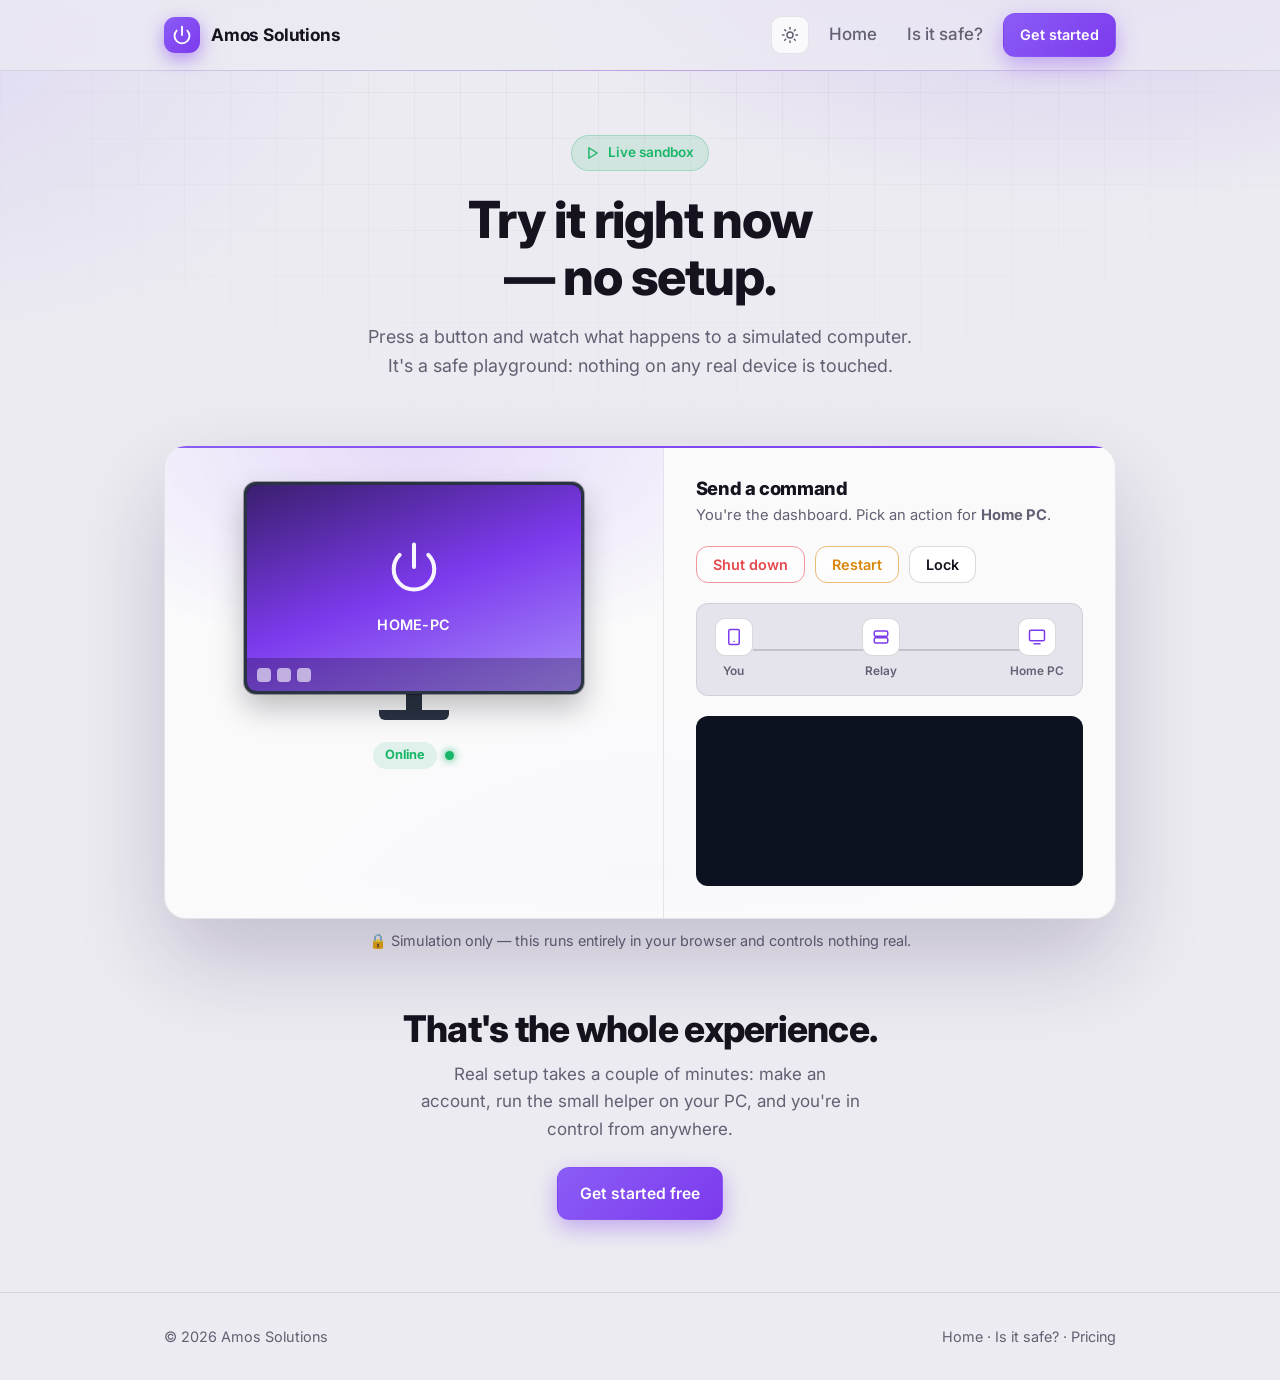
==== commit ace351a7: "Redesign control panel as a Midnight sidebar app (black + purple) Replace the blue->violet theme wit" ====
--- a/website/demo.html
+++ b/website/demo.html
@@ -4,7 +4,7 @@
 <meta charset="utf-8">
 <meta name="viewport" content="width=device-width, initial-scale=1, viewport-fit=cover">
 <script>(function(){try{var t=localStorage.getItem('amos-theme')||'light';document.documentElement.setAttribute('data-theme',t);}catch(e){}})();</script>
-    <link rel="icon" href="data:image/svg+xml,%3Csvg xmlns='http://www.w3.org/2000/svg' viewBox='0 0 24 24' fill='none' stroke='%233b62ff' stroke-width='2.4' stroke-linecap='round' stroke-linejoin='round'%3E%3Cpath d='M18.36 6.64a9 9 0 1 1-12.73 0'/%3E%3Cline x1='12' y1='2' x2='12' y2='12'/%3E%3C/svg%3E">
+    <link rel="icon" href="data:image/svg+xml,%3Csvg xmlns='http://www.w3.org/2000/svg' viewBox='0 0 24 24' fill='none' stroke='%237c3aed' stroke-width='2.4' stroke-linecap='round' stroke-linejoin='round'%3E%3Cpath d='M18.36 6.64a9 9 0 1 1-12.73 0'/%3E%3Cline x1='12' y1='2' x2='12' y2='12'/%3E%3C/svg%3E">
     <meta property="og:type" content="website">
     <meta property="og:site_name" content="Amos Solutions">
     <meta property="og:title" content="Try Amos Solutions — live interactive demo">
@@ -56,7 +56,7 @@
         box-shadow: 0 0 0 1px rgba(0,0,0,0.3), 0 14px 30px rgba(0,0,0,0.25); }
     .screen-content { position: absolute; inset: 0; transition: transform 0.35s ease, opacity 0.35s ease;
         transform-origin: center; display: grid; place-items: center;
-        background: linear-gradient(160deg, #1f3b8f, #3b62ff 50%, #7c5cff); color: #fff; }
+        background: linear-gradient(160deg, #3b1f6f, #7c3aed 50%, #a78bfa); color: #fff; }
     .desktop-ui { text-align: center; }
     .desktop-ui .power { width: 54px; height: 54px; opacity: 0.95; }
     .desktop-ui .host { margin-top: 10px; font-weight: 600; font-size: 0.9rem; letter-spacing: 0.02em; }
--- a/website/site.css
+++ b/website/site.css
@@ -13,34 +13,34 @@
 }
 
 :root {
-    --bg: #f4f6fc;
-    --bg-soft: #eef1f9;
+    --bg: #ecebf1;
+    --bg-soft: #e5e3ec;
     --surface: #ffffff;
-    --surface-2: #f7f9fe;
+    --surface-2: #f4f3f8;
     --glass: rgba(255, 255, 255, 0.72);
-    --glass-strong: rgba(255, 255, 255, 0.86);
-    --border: #e3e8f2;
-    --border-strong: #d2d9e8;
-    --hairline: rgba(15, 23, 42, 0.06);
-    --text: #0d1426;
-    --muted: #5b6678;
-    --faint: #8a94a6;
-
-    --accent: #3b62ff;
-    --accent-hover: #2a4ff0;
-    --accent-2: #7c5cff;
-    --accent-3: #18c6e6;
-    --accent-soft: rgba(59, 98, 255, 0.10);
-    --grad: linear-gradient(135deg, #3b62ff 0%, #6a53ff 55%, #9a4dff 100%);
-    --grad-glow: linear-gradient(135deg, #18c6e6, #3b62ff 55%, #9a4dff);
+    --glass-strong: rgba(255, 255, 255, 0.88);
+    --border: rgba(20, 16, 34, 0.09);
+    --border-strong: rgba(20, 16, 34, 0.16);
+    --hairline: rgba(20, 16, 34, 0.05);
+    --text: #16131f;
+    --muted: #645f72;
+    --faint: #928da1;
+
+    --accent: #7c3aed;
+    --accent-hover: #6d28d9;
+    --accent-2: #a78bfa;
+    --accent-3: #a78bfa;
+    --accent-soft: rgba(124, 58, 237, 0.10);
+    --grad: linear-gradient(135deg, #8b5cf6 0%, #7c3aed 100%);
+    --grad-glow: linear-gradient(135deg, #a78bfa, #7c3aed);
 
     --red: #e5484d;
     --amber: #d9870b;
-    --on: #15b86a;
-    --on-soft: rgba(21, 184, 106, 0.12);
-
-    --shadow: 0 1px 2px rgba(16, 24, 40, 0.04), 0 10px 30px rgba(28, 44, 92, 0.08);
-    --shadow-lg: 0 30px 70px rgba(28, 44, 92, 0.18);
+    --on: #18b668;
+    --on-soft: rgba(24, 182, 104, 0.12);
+
+    --shadow: 0 1px 2px rgba(16, 10, 34, 0.05), 0 12px 34px rgba(40, 20, 80, 0.10);
+    --shadow-lg: 0 40px 90px rgba(30, 14, 70, 0.20);
     --radius: 18px;
     --wrap: 1120px;
     --font: "Inter", -apple-system, BlinkMacSystemFont, "Segoe UI", Roboto, sans-serif;
@@ -48,34 +48,34 @@
 }
 
 :root[data-theme="dark"] {
-    --bg: #070a12;
-    --bg-soft: #0c111c;
-    --surface: #0f1522;
-    --surface-2: #131b2b;
-    --glass: rgba(18, 26, 42, 0.55);
-    --glass-strong: rgba(18, 26, 42, 0.78);
-    --border: rgba(130, 160, 220, 0.14);
-    --border-strong: rgba(130, 160, 220, 0.26);
-    --hairline: rgba(150, 180, 255, 0.08);
-    --text: #eaf0fb;
-    --muted: #93a1b8;
-    --faint: #67748c;
-
-    --accent: #5c84ff;
-    --accent-hover: #7a9bff;
-    --accent-2: #9a7dff;
-    --accent-3: #37e0ff;
-    --accent-soft: rgba(92, 132, 255, 0.16);
-    --grad: linear-gradient(135deg, #4d78ff 0%, #7b63ff 55%, #b15bff 100%);
-    --grad-glow: linear-gradient(135deg, #37e0ff, #5c84ff 55%, #b15bff);
-
-    --red: #ff5b61;
+    --bg: #050506;
+    --bg-soft: #0c0c0f;
+    --surface: #121214;
+    --surface-2: #17171b;
+    --glass: rgba(22, 22, 26, 0.58);
+    --glass-strong: rgba(22, 22, 26, 0.82);
+    --border: rgba(255, 255, 255, 0.07);
+    --border-strong: rgba(255, 255, 255, 0.13);
+    --hairline: rgba(255, 255, 255, 0.05);
+    --text: #f4f4f6;
+    --muted: #9a99a6;
+    --faint: #6a6975;
+
+    --accent: #8b5cf6;
+    --accent-hover: #a78bfa;
+    --accent-2: #a78bfa;
+    --accent-3: #a78bfa;
+    --accent-soft: rgba(139, 92, 246, 0.16);
+    --grad: linear-gradient(135deg, #a78bfa 0%, #7c3aed 100%);
+    --grad-glow: linear-gradient(135deg, #c4b5fd, #8b5cf6);
+
+    --red: #f0575d;
     --amber: #f0a83c;
     --on: #2fd98a;
     --on-soft: rgba(47, 217, 138, 0.16);
 
-    --shadow: 0 1px 2px rgba(0, 0, 0, 0.4), 0 12px 34px rgba(0, 0, 0, 0.5);
-    --shadow-lg: 0 30px 80px rgba(0, 0, 0, 0.62);
+    --shadow: 0 1px 2px rgba(0, 0, 0, 0.5), 0 18px 50px rgba(0, 0, 0, 0.6);
+    --shadow-lg: 0 50px 110px rgba(0, 0, 0, 0.7);
 }
 
 * { box-sizing: border-box; }
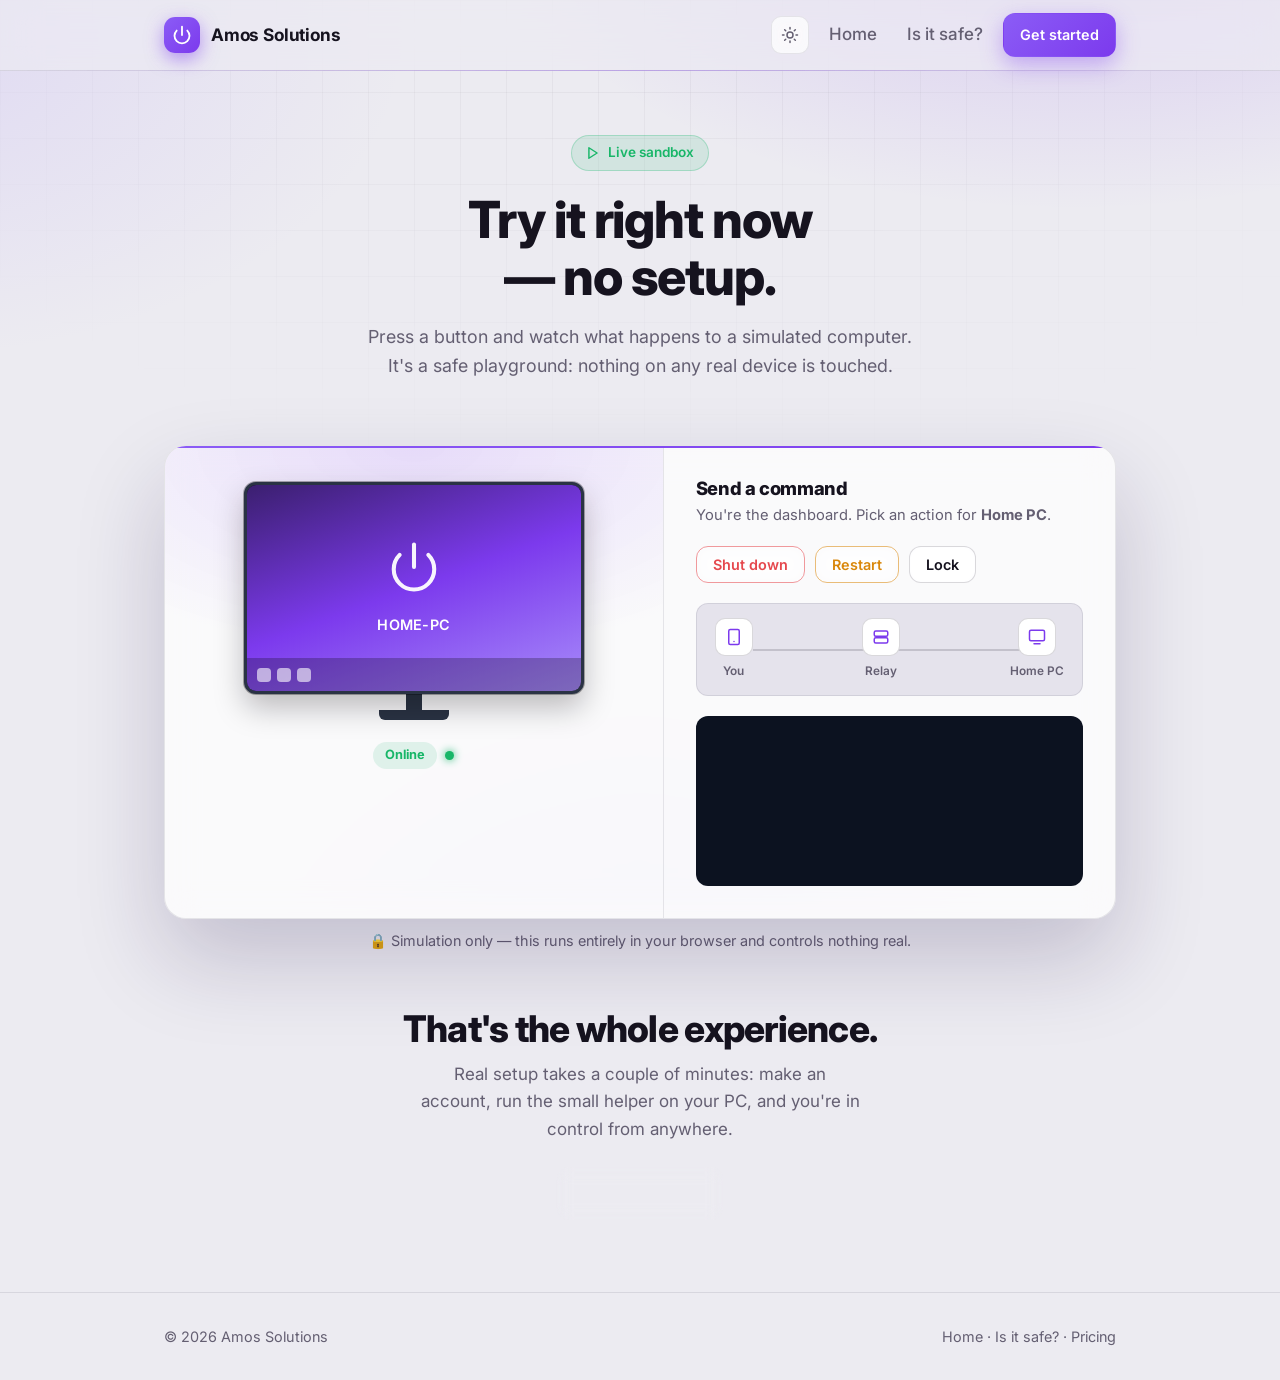
==== commit 179e7311: "Add a motion layer to the marketing site Give the site the polish of a hand-crafted landing page, al" ====
--- a/website/demo.html
+++ b/website/demo.html
@@ -3,7 +3,7 @@
 <head>
 <meta charset="utf-8">
 <meta name="viewport" content="width=device-width, initial-scale=1, viewport-fit=cover">
-<script>(function(){try{var t=localStorage.getItem('amos-theme')||'light';document.documentElement.setAttribute('data-theme',t);}catch(e){}})();</script>
+<script>(function(){var d=document.documentElement;d.classList.add('js');try{d.setAttribute('data-theme',localStorage.getItem('amos-theme')||'light');}catch(e){d.setAttribute('data-theme','light');}})();</script>
     <link rel="icon" href="data:image/svg+xml,%3Csvg xmlns='http://www.w3.org/2000/svg' viewBox='0 0 24 24' fill='none' stroke='%237c3aed' stroke-width='2.4' stroke-linecap='round' stroke-linejoin='round'%3E%3Cpath d='M18.36 6.64a9 9 0 1 1-12.73 0'/%3E%3Cline x1='12' y1='2' x2='12' y2='12'/%3E%3C/svg%3E">
     <meta property="og:type" content="website">
     <meta property="og:site_name" content="Amos Solutions">
@@ -24,6 +24,7 @@
 <link rel="preconnect" href="https://fonts.gstatic.com" crossorigin>
 <link rel="stylesheet" href="https://fonts.googleapis.com/css2?family=Inter:wght@400;500;600;700;800&display=swap">
 <link rel="stylesheet" href="site.css">
+<script src="site.js" defer></script>
 
 <style>
     /* Demo-specific — the live simulator (shared system lives in site.css) */
--- a/website/site.css
+++ b/website/site.css
@@ -329,3 +329,99 @@
     .nav-right .hide-sm { display: none; }
     section.block { padding: 60px 0; }
 }
+
+/* ============================================================
+   Motion design (scroll reveals, hero intro, micro-interactions)
+   All opt-in and disabled under prefers-reduced-motion.
+   ============================================================ */
+
+/* Scroll progress bar */
+.scroll-progress {
+    position: fixed; top: 0; left: 0; right: 0; height: 3px; z-index: 60;
+    transform: scaleX(0); transform-origin: 0 50%;
+    background: linear-gradient(90deg, #8b5cf6, #c4b5fd);
+    box-shadow: 0 0 10px color-mix(in srgb, var(--accent) 70%, transparent);
+    will-change: transform;
+}
+
+/* Button press + nav underline (always on; cheap) */
+.btn:active { transform: translateY(0) scale(0.975); }
+.nav-right .link { position: relative; }
+.nav-right .link::after {
+    content: ""; position: absolute; left: 10px; right: 10px; bottom: 4px; height: 2px;
+    background: var(--grad); border-radius: 2px; transform: scaleX(0); transform-origin: 0 50%;
+    transition: transform 0.22s cubic-bezier(0.2, 0.7, 0.3, 1);
+}
+.nav-right .link:hover::after { transform: scaleX(1); }
+
+@media (prefers-reduced-motion: no-preference) {
+    /* ---- hero entrance (on load) ---- */
+    html.js body:not(.ready) .hero .wrap > *:not(.preview) { opacity: 0; }
+    html.js body.ready .hero .wrap > *:not(.preview) { animation: heroIn 0.7s cubic-bezier(0.2, 0.7, 0.3, 1) both; }
+    html.js body.ready .hero .wrap > *:nth-child(1) { animation-delay: 0.05s; }
+    html.js body.ready .hero .wrap > *:nth-child(2) { animation-delay: 0.13s; }
+    html.js body.ready .hero .wrap > *:nth-child(3) { animation-delay: 0.21s; }
+    html.js body.ready .hero .wrap > *:nth-child(4) { animation-delay: 0.29s; }
+    html.js body.ready .hero .wrap > *:nth-child(5) { animation-delay: 0.37s; }
+    @keyframes heroIn { from { opacity: 0; transform: translateY(22px); } }
+
+    /* ---- hero preview: reveal + gentle float ---- */
+    html.js .hero .preview { opacity: 0; }
+    html.js .hero .preview.is-revealed {
+        animation: previewIn 0.8s cubic-bezier(0.2, 0.7, 0.3, 1) both, floaty 7s ease-in-out 1.1s infinite;
+    }
+    @keyframes previewIn { from { opacity: 0; transform: translateY(32px) scale(0.985); } to { opacity: 1; transform: none; } }
+    @keyframes floaty { 0%, 100% { transform: translateY(0); } 50% { transform: translateY(-10px); } }
+
+    /* ---- scroll reveals ---- */
+    html.js .section-head,
+    html.js .grid3 > *,
+    html.js .uc-grid > *,
+    html.js .price-grid > *,
+    html.js .steps > *,
+    html.js .promise-grid > *,
+    html.js .cols > *,
+    html.js .faq > details,
+    html.js .cta-band {
+        opacity: 0; transform: translateY(28px);
+        transition: opacity 0.6s ease, transform 0.6s cubic-bezier(0.2, 0.7, 0.3, 1);
+    }
+    html.js .is-revealed { opacity: 1 !important; transform: none !important; }
+
+    /* stagger items within a row */
+    html.js .grid3 > *:nth-child(2),
+    html.js .steps > *:nth-child(2),
+    html.js .cols > *:nth-child(2),
+    html.js .promise-grid > *:nth-child(2) { transition-delay: 0.09s; }
+    html.js .grid3 > *:nth-child(3),
+    html.js .steps > *:nth-child(3),
+    html.js .promise-grid > *:nth-child(3) { transition-delay: 0.18s; }
+    html.js .promise-grid > *:nth-child(4) { transition-delay: 0.27s; }
+    html.js .uc-grid > *:nth-child(2) { transition-delay: 0.07s; }
+    html.js .uc-grid > *:nth-child(3) { transition-delay: 0.14s; }
+    html.js .uc-grid > *:nth-child(4) { transition-delay: 0.21s; }
+    html.js .price-grid > *:nth-child(2) { transition-delay: 0.1s; }
+    html.js .price-grid > *:nth-child(3) { transition-delay: 0.2s; }
+    html.js .faq > details:nth-child(2) { transition-delay: 0.06s; }
+    html.js .faq > details:nth-child(3) { transition-delay: 0.12s; }
+    html.js .faq > details:nth-child(4) { transition-delay: 0.18s; }
+    html.js .faq > details:nth-child(5) { transition-delay: 0.24s; }
+
+    /* ---- idle micro-motion ---- */
+    .tier.featured .flag { animation: flagPulse 2.6s ease-in-out infinite; }
+    @keyframes flagPulse {
+        0%, 100% { box-shadow: 0 4px 14px color-mix(in srgb, var(--accent) 40%, transparent); }
+        50% { box-shadow: 0 6px 22px color-mix(in srgb, var(--accent) 65%, transparent); }
+    }
+    .badge .dot { animation: dotPulse 2s ease-in-out infinite; }
+    @keyframes dotPulse { 0%, 100% { box-shadow: 0 0 8px var(--accent); } 50% { box-shadow: 0 0 16px var(--accent); } }
+    .mini .live { animation: dotPulse 2.4s ease-in-out infinite; }
+
+    /* card icons lean in on hover */
+    .card:hover .ic, .uc:hover .emoji { transform: translateY(-2px) scale(1.06); }
+    .card .ic, .uc .emoji { transition: transform 0.2s cubic-bezier(0.2, 0.7, 0.3, 1); }
+
+    /* brand mark spin-glow on hover */
+    .brand:hover .mark { box-shadow: 0 8px 26px color-mix(in srgb, var(--accent) 70%, transparent); transform: translateY(-1px); }
+    .brand .mark { transition: transform 0.2s, box-shadow 0.2s; }
+}
